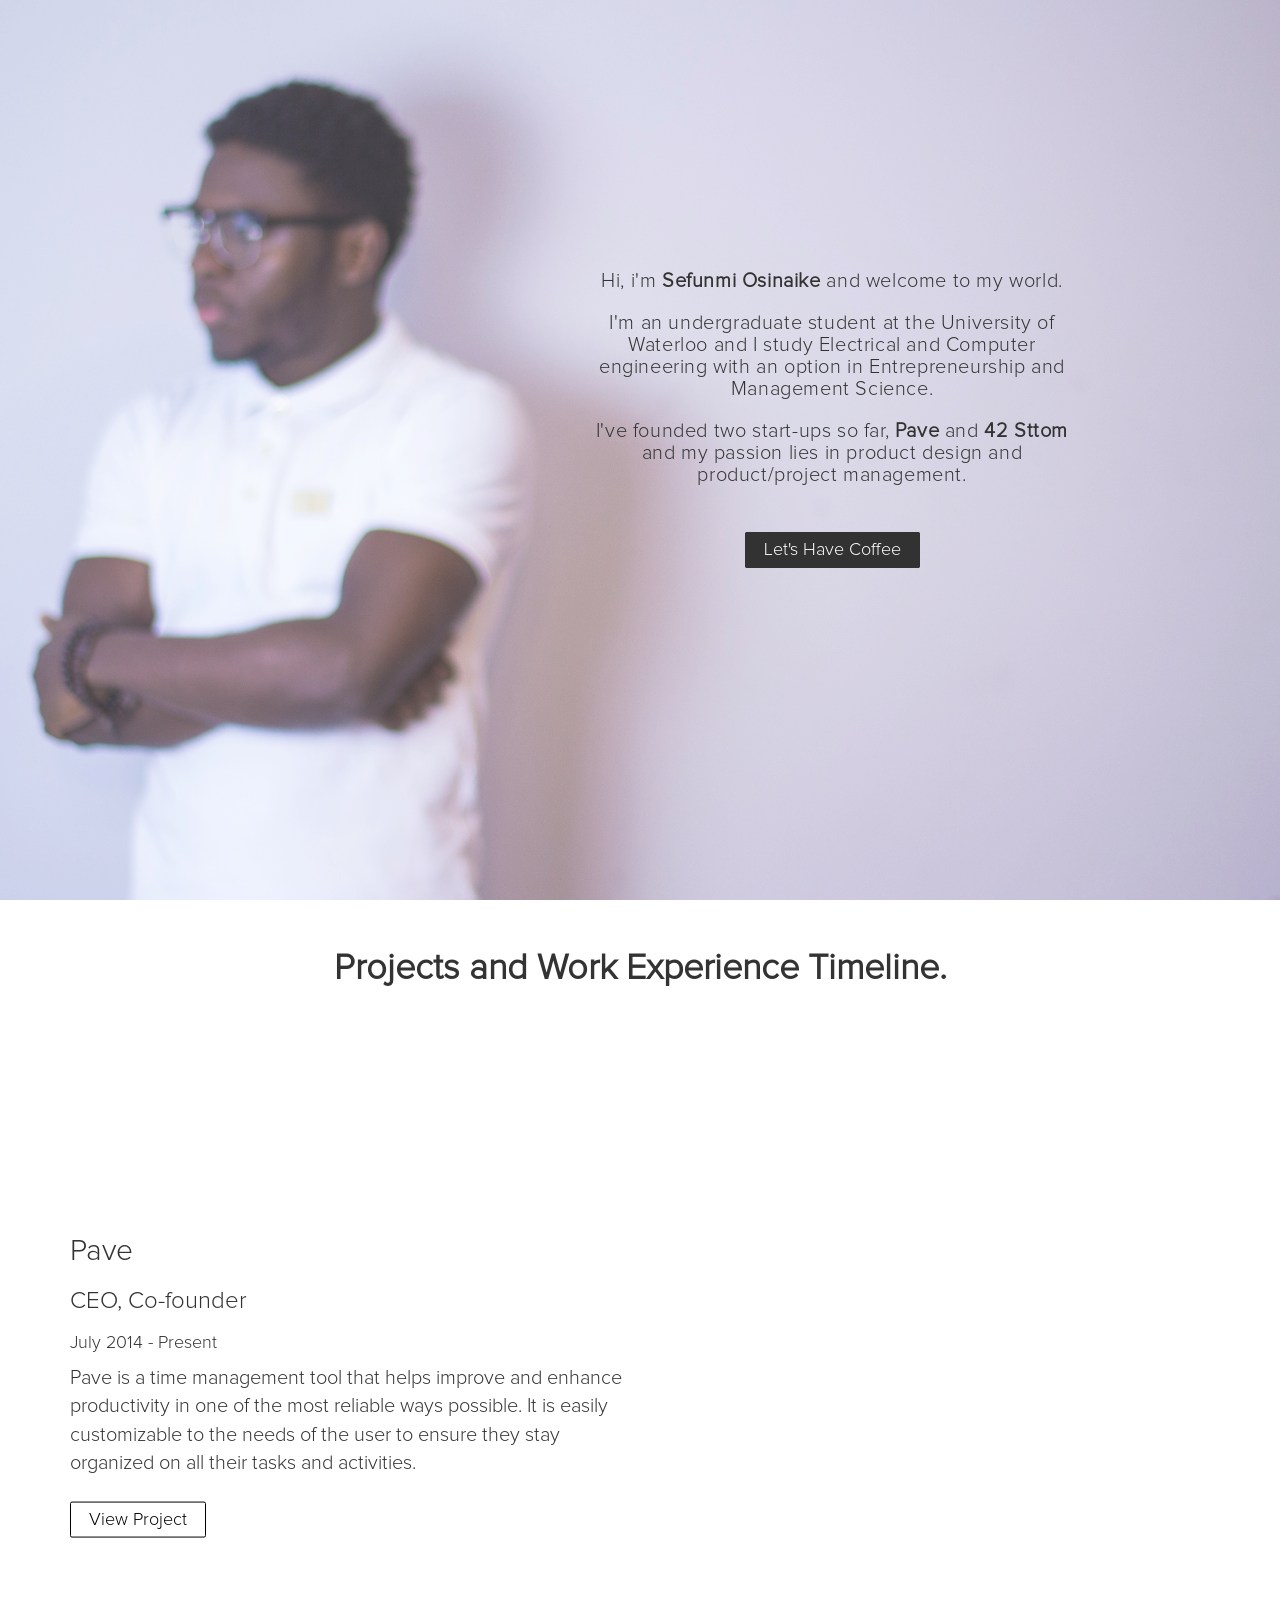
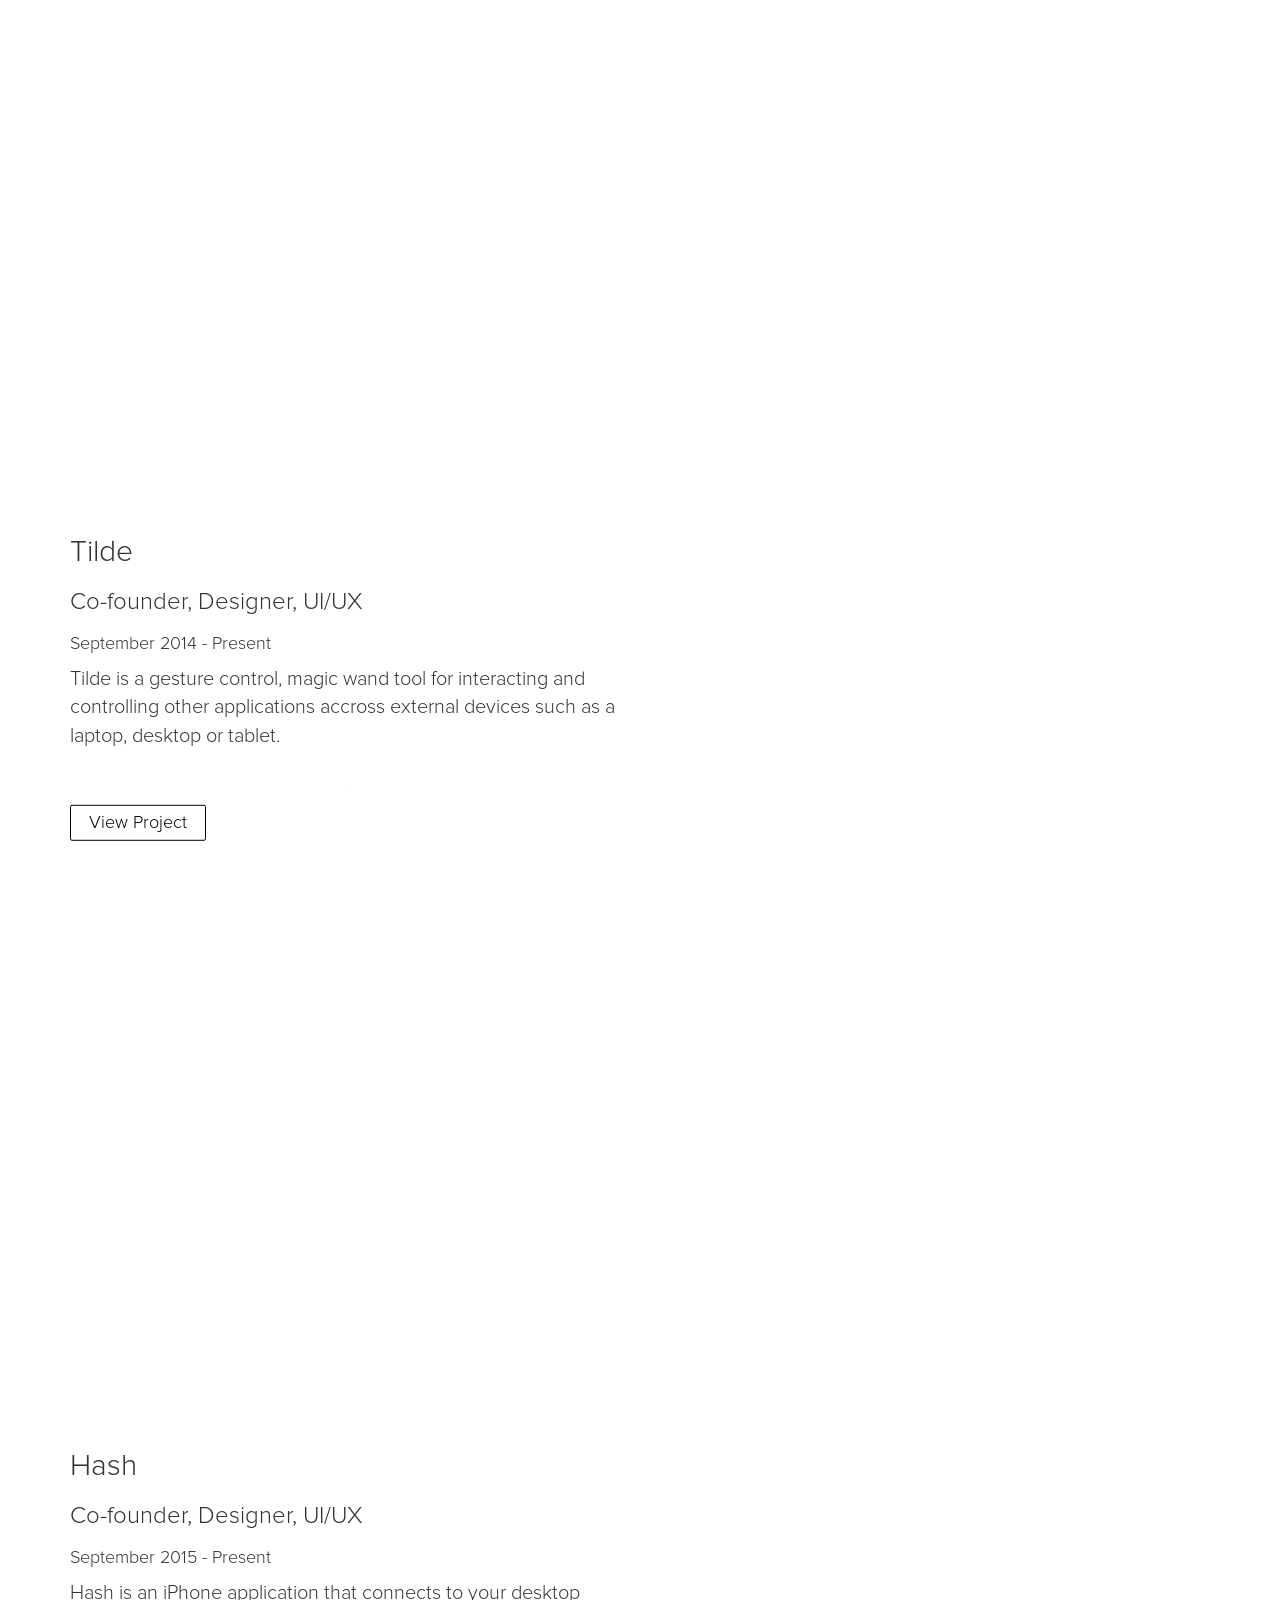
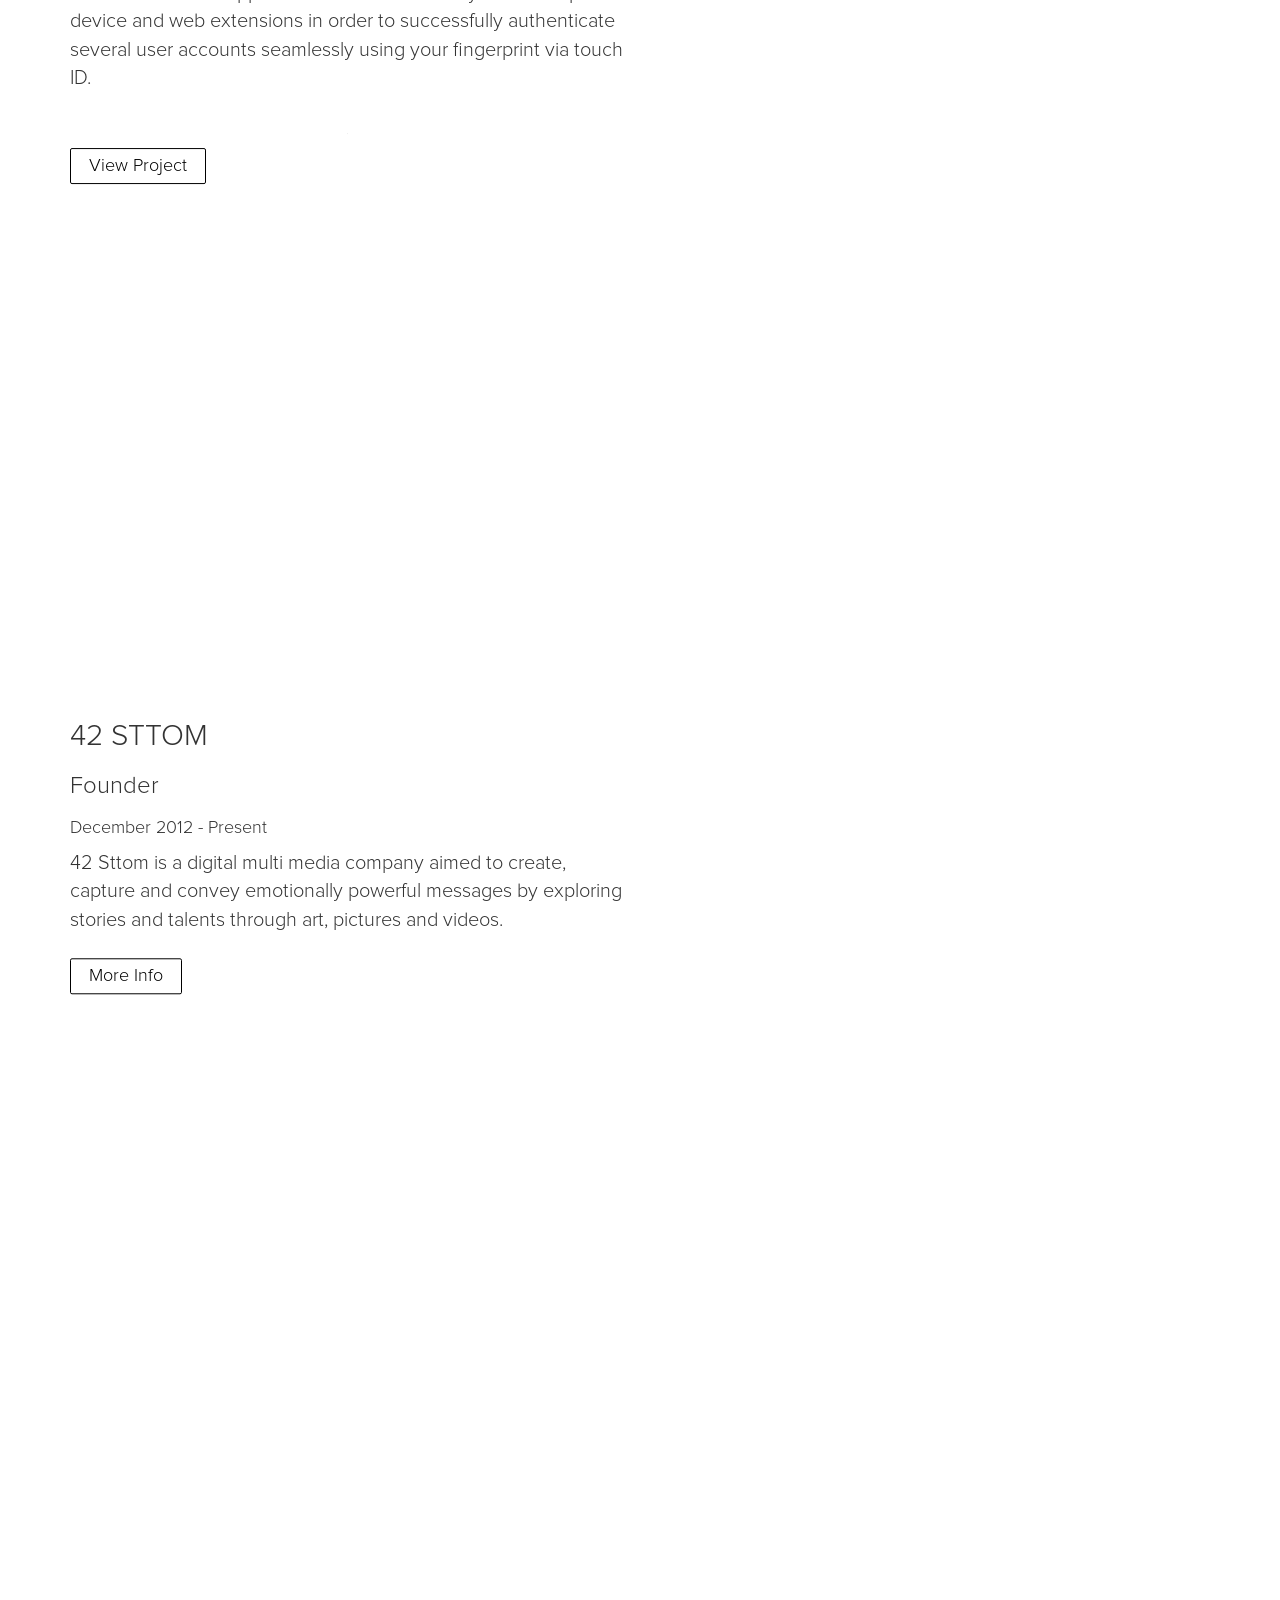
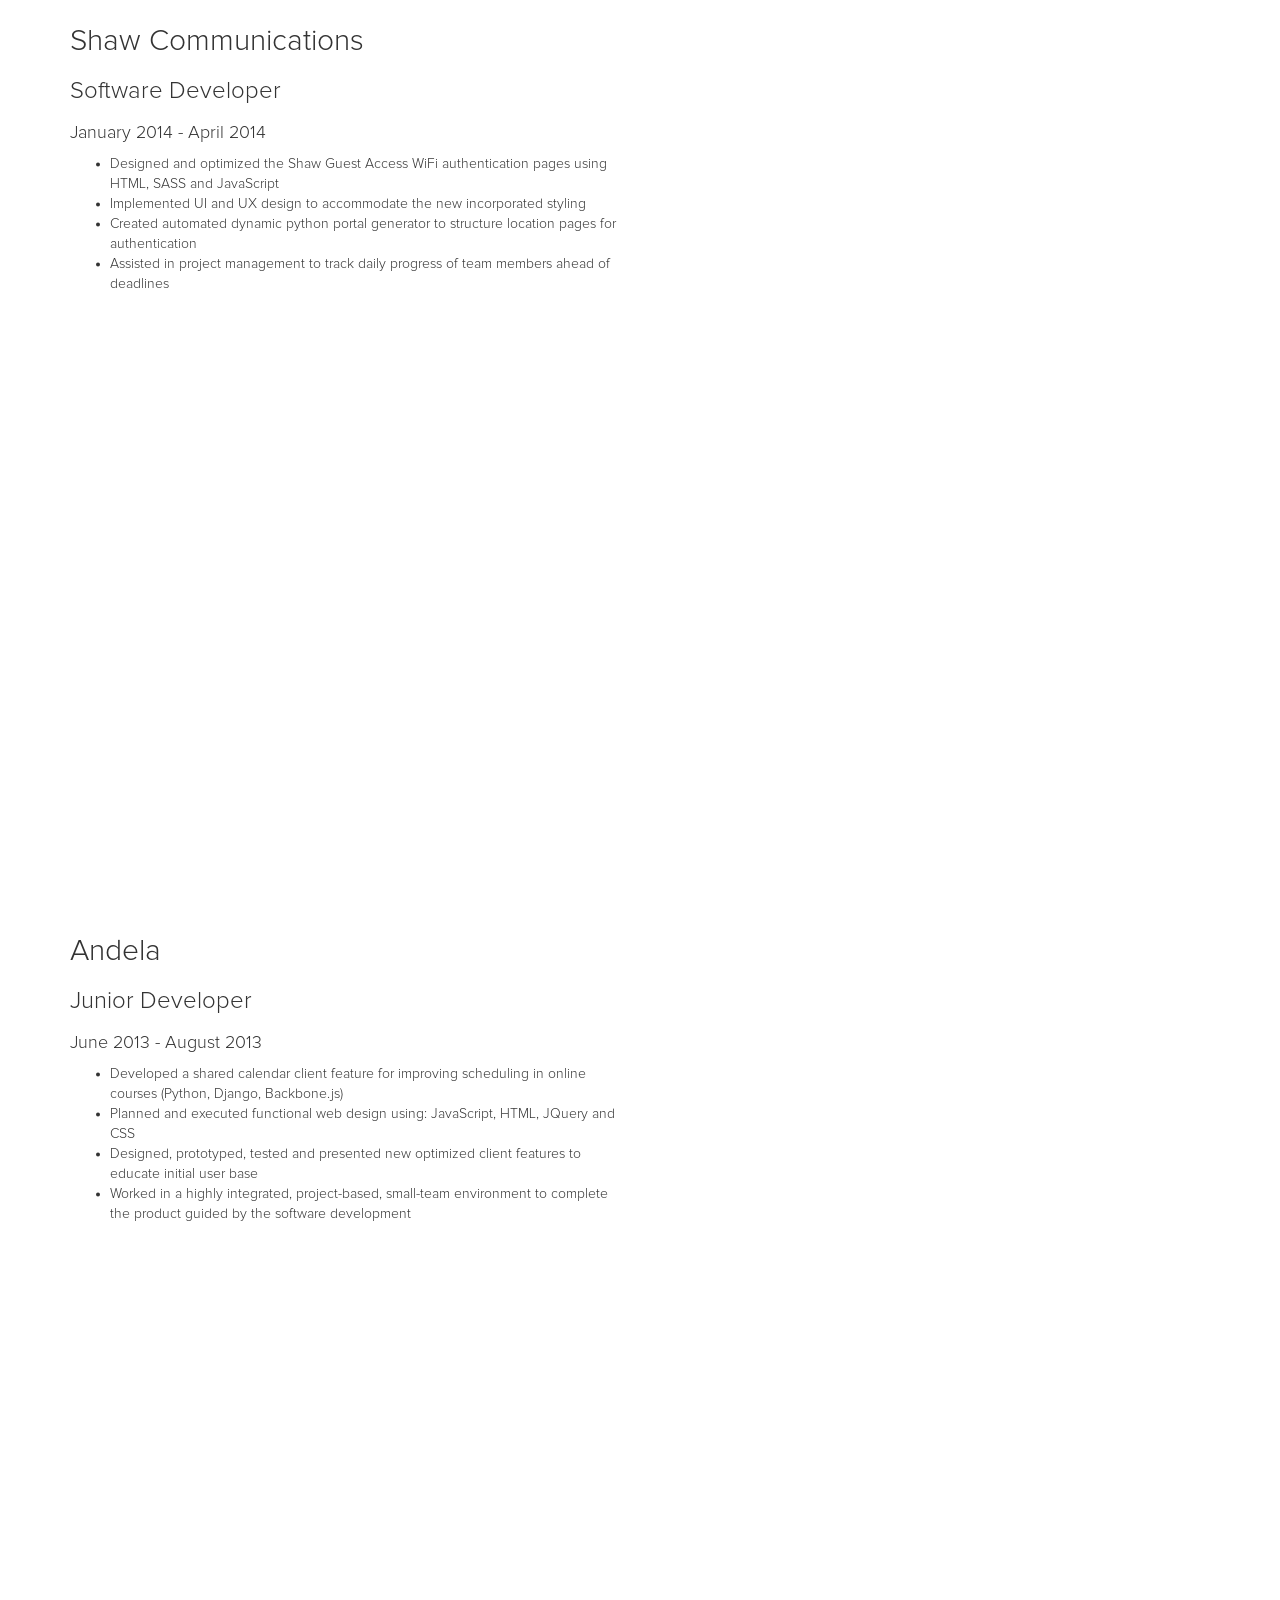
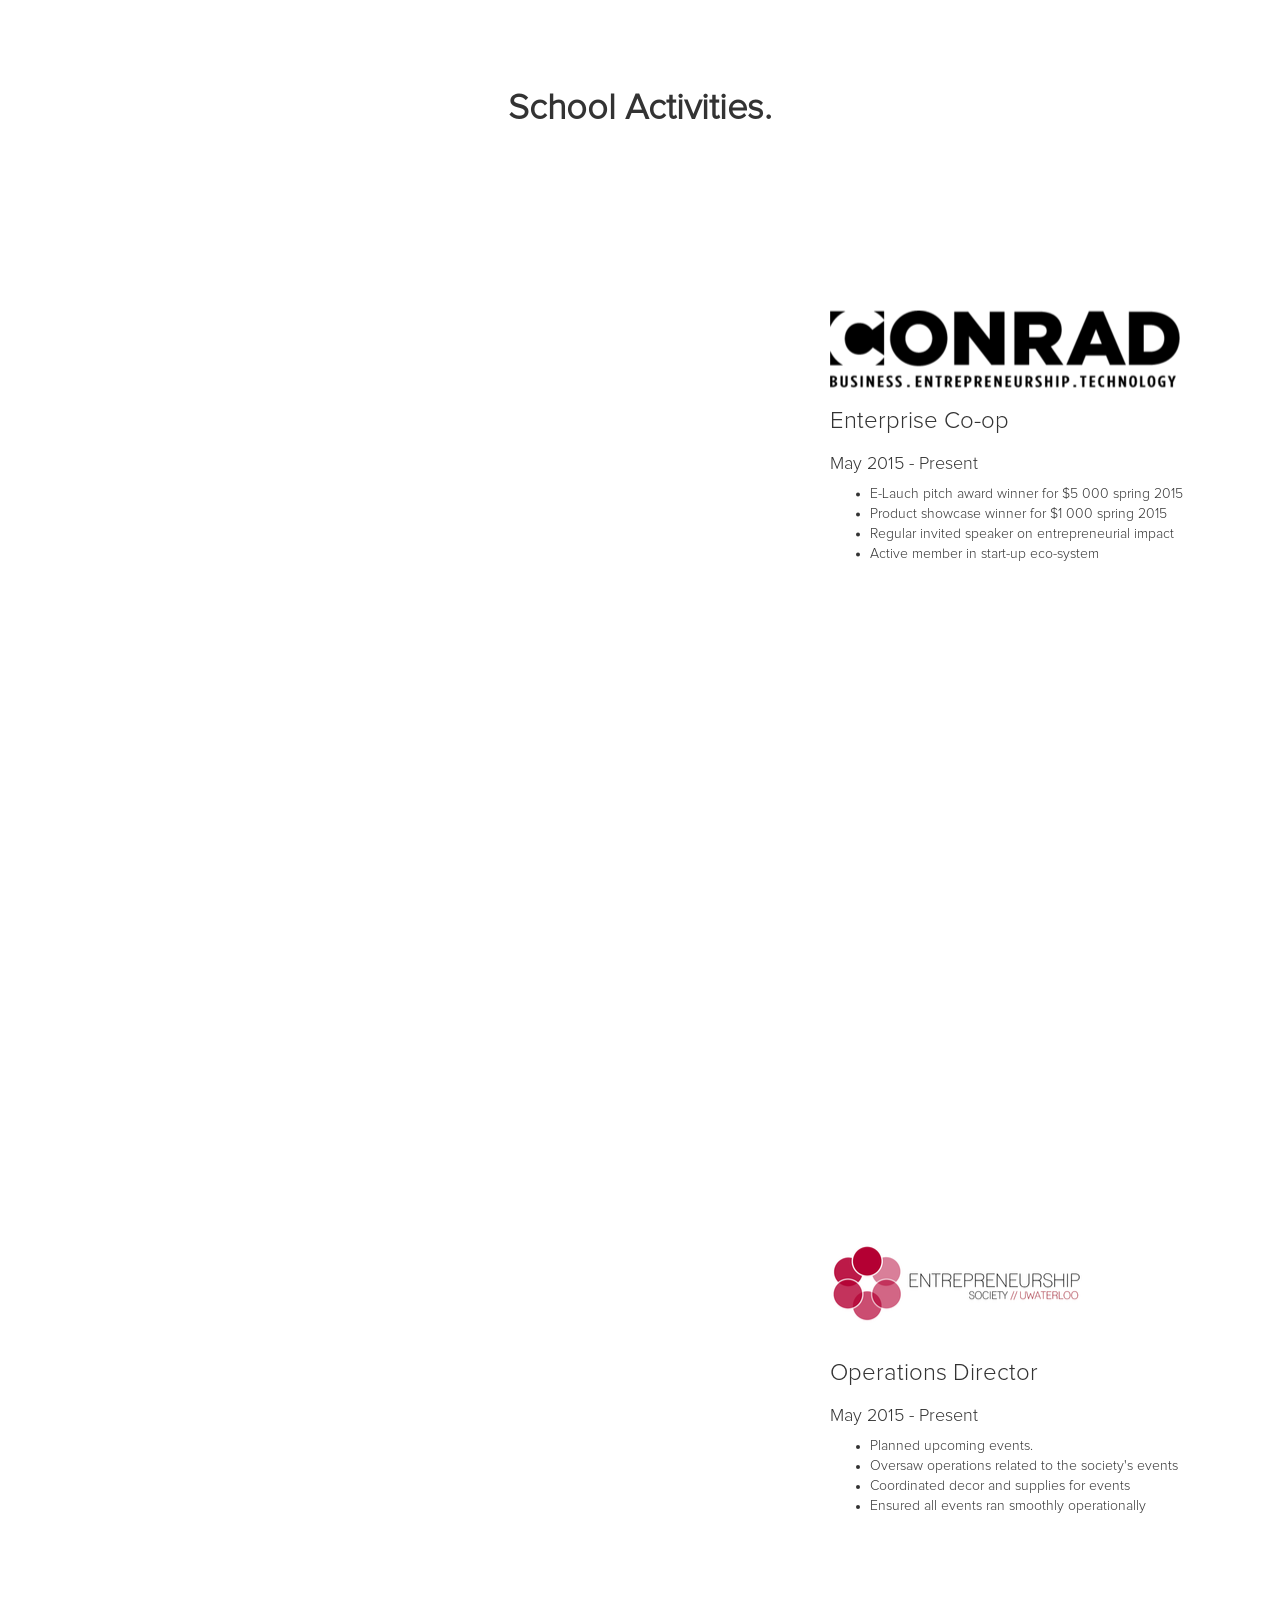
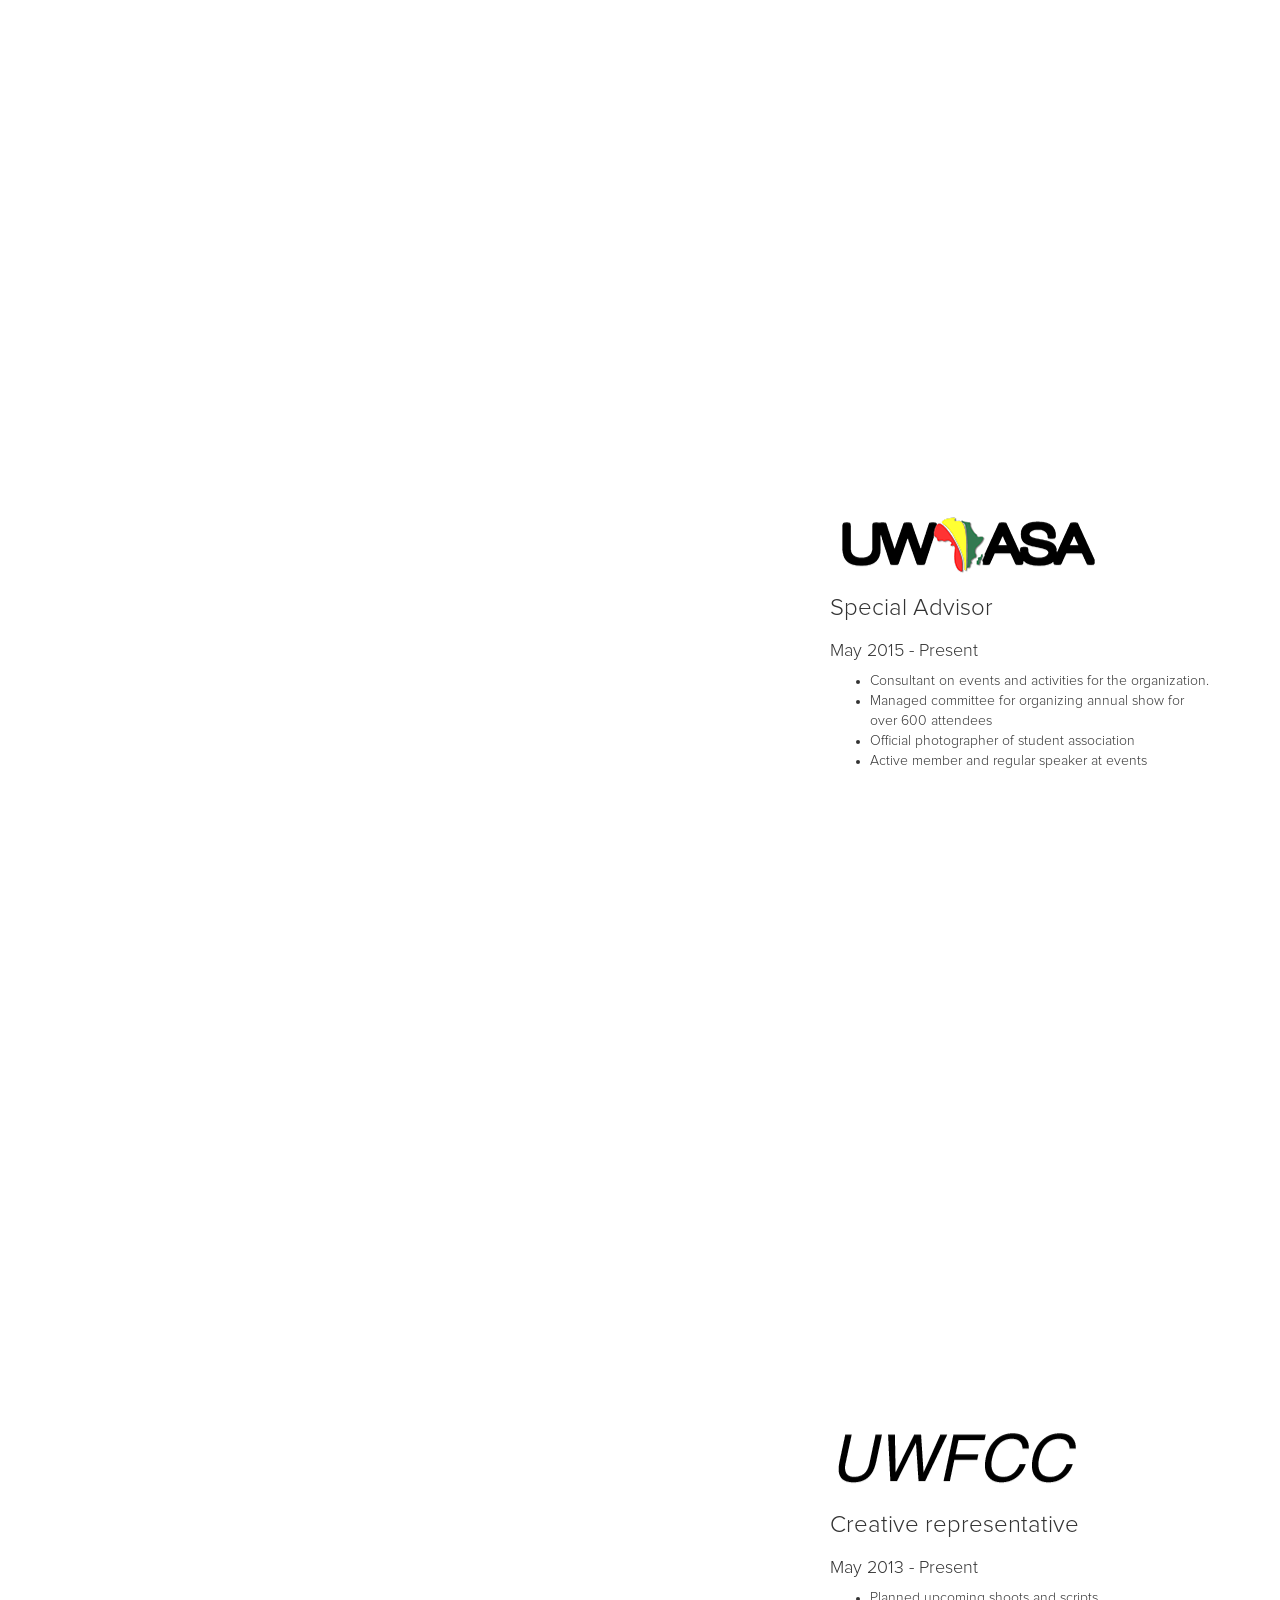
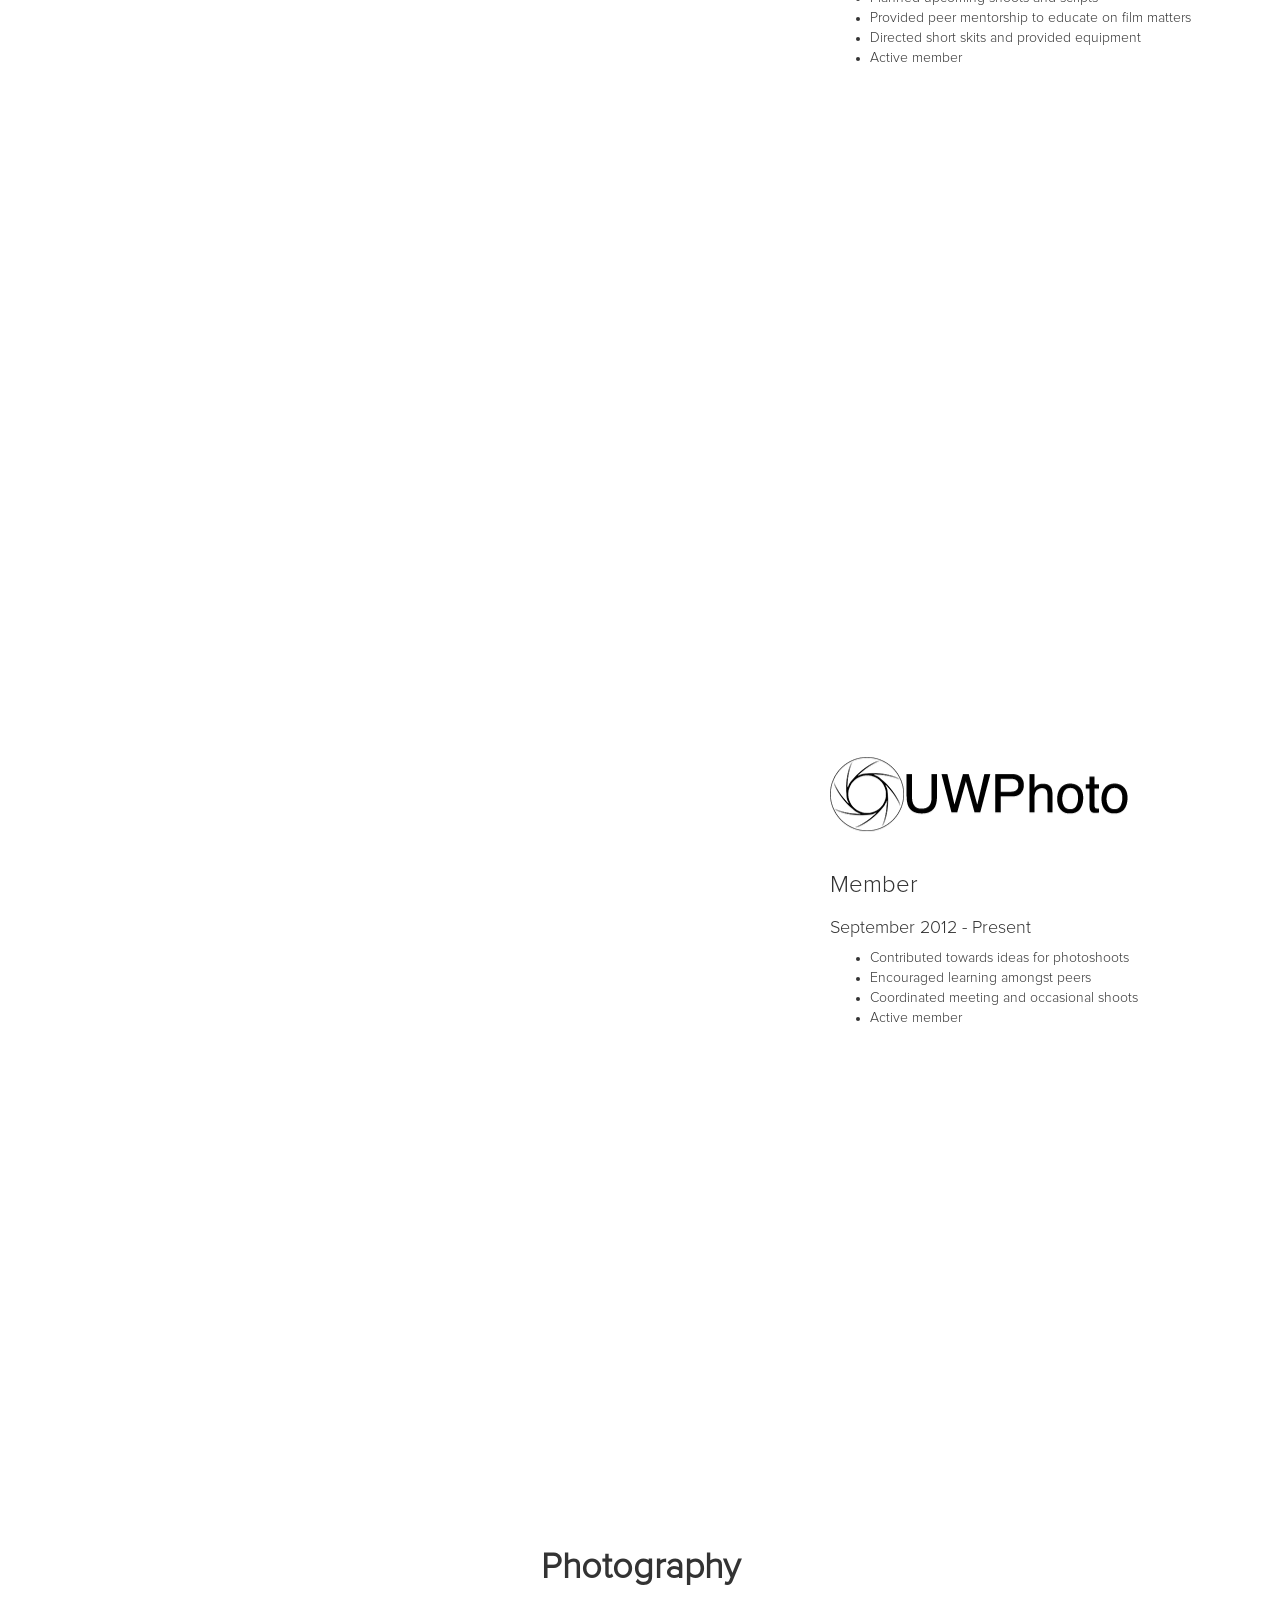
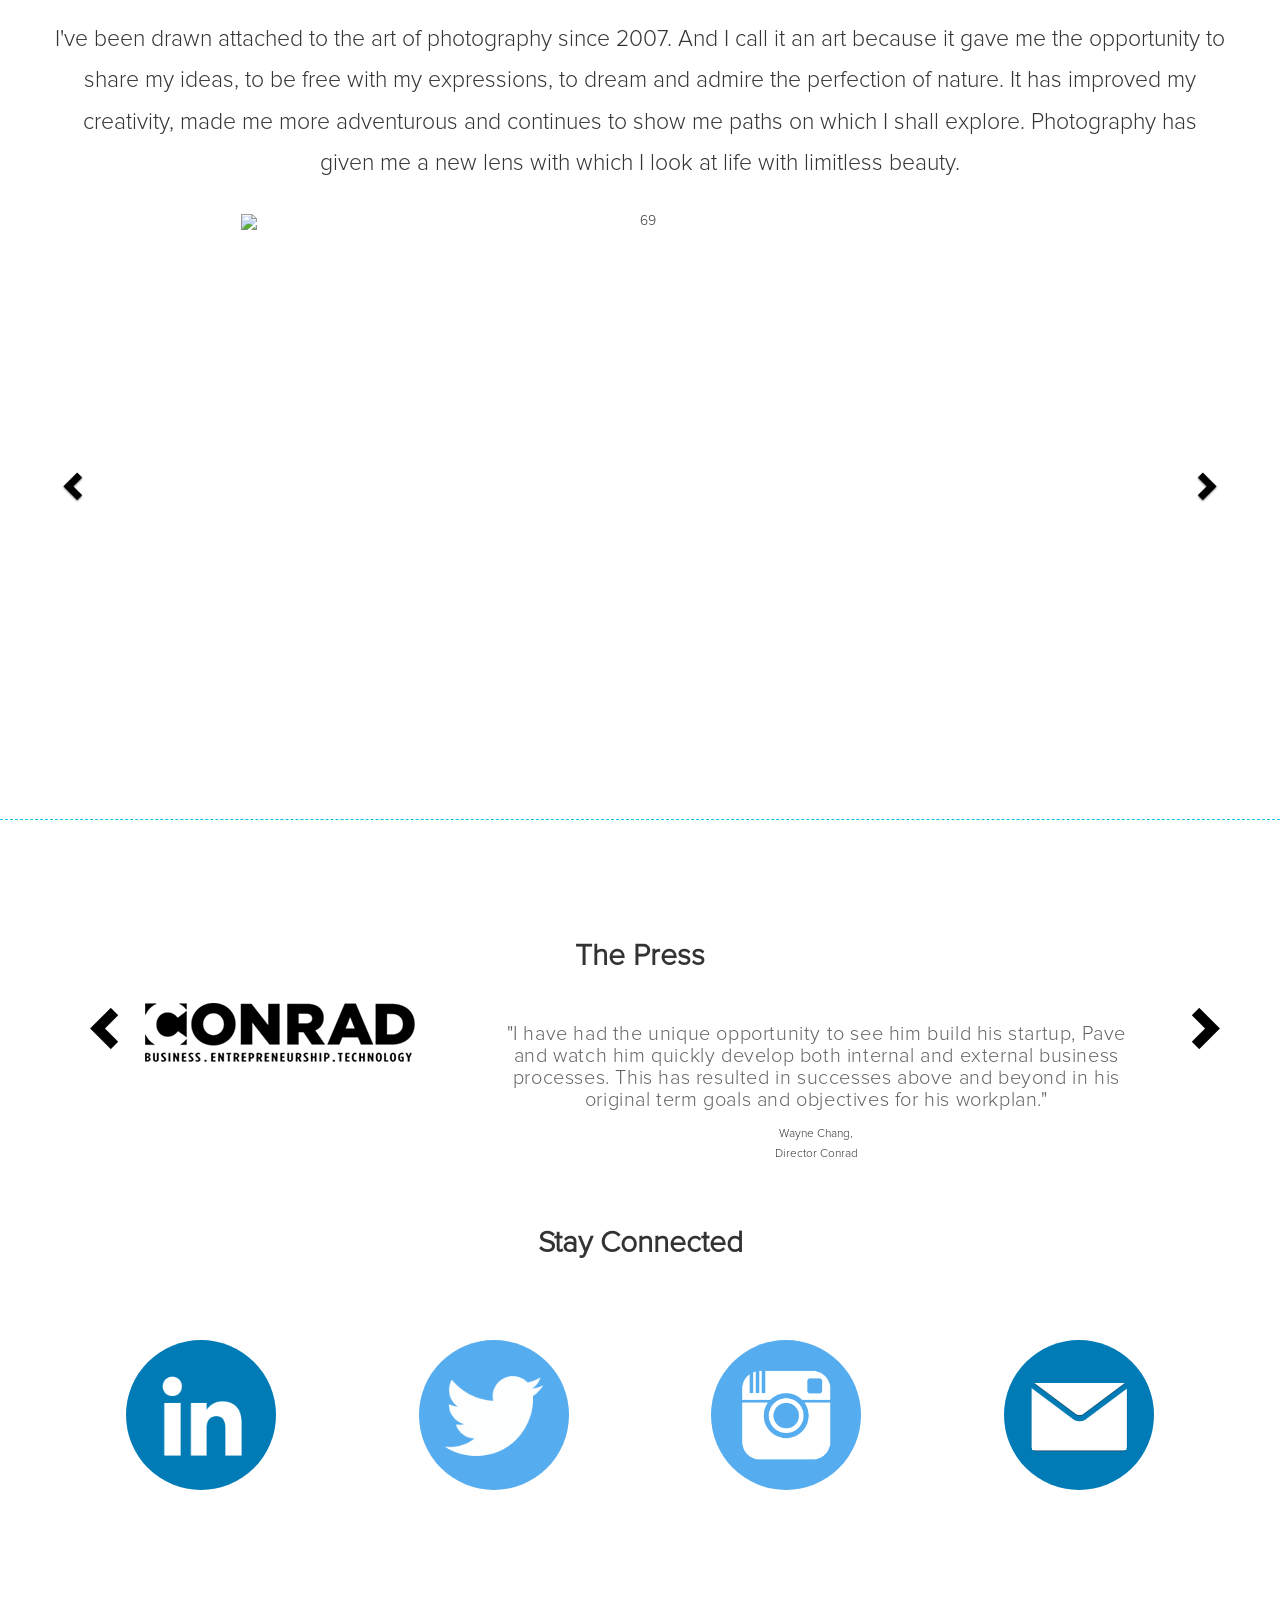
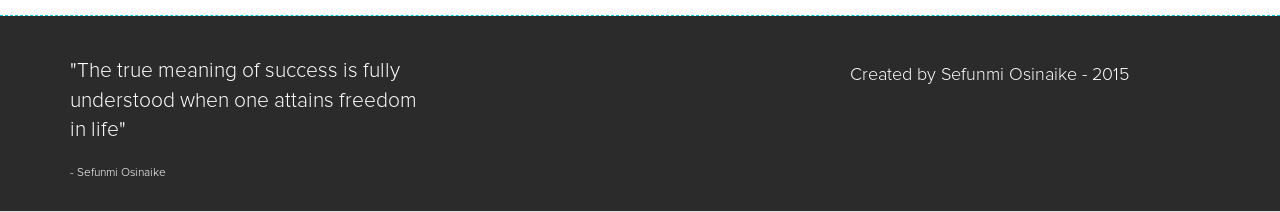
==== index.html @ 9dcee57d "Initial commit of pre-existing content." ====
<!DOCTYPE html>
<html lang="en">
<head>
  <title>Sefunmi's Website</title>
  <meta charset="utf-8">
  <meta name="viewport" content="width=device-width, initial-scale=1">
  <link rel="stylesheet" href="http://maxcdn.bootstrapcdn.com/bootstrap/3.3.5/css/bootstrap.min.css">
  <link href="style.css" rel="stylesheet" type="text/css">
  <script src="https://ajax.googleapis.com/ajax/libs/jquery/1.11.3/jquery.min.js"></script>
  <script src="http://maxcdn.bootstrapcdn.com/bootstrap/3.3.5/js/bootstrap.min.js"></script>
 
</head>
<body>

    
 <!--<p>Real Code</p>-->

<div class="main_header">
          
        <div class="splash-wrapper">
          <h2> Hi, i'm <span style="font-weight: bold">Sefunmi Osinaike</span> and welcome to my world.</h2>

          <h2> I'm an undergraduate student at the University of Waterloo and I study Electrical and Computer engineering with an option in Entrepreneurship and Management Science.
          </h2>

          <h2 id="test"> I've founded two start-ups so far, <span style="font-weight: bold">Pave</span> and <span style="font-weight: bold">42 Sttom</span> and my passion lies in product design and product/project management.
          </h2>

          <a target="_blank" href="mailto:omosinai@uwaterloo.ca">Let's Have Coffee  </a>
        </div>
       
</div>

<!-- <div class="projects"> -->
<div id="cbp-fbscroller" class="cbp-fbscroller">
          <h1 class="spaces middle" style="font-weight: bold">Projects and Work Experience Timeline.</h1>
          <section id="fbsection1">
     <div class="vcenter info container">
            <div class=" row">
              <div class="col-md-6">
                <h2>Pave</h2>
                <h3>CEO, Co-founder</h3> <h3 class="duration2">July 2014 - Present</h3>
                <p class="visit">Pave is a time management tool that helps improve and enhance productivity in one of the most reliable ways possible. It is easily customizable to the needs of the user to ensure they stay organized on all their tasks and activities.</p>
                <a target="_blank" href="http://www.paveme.co" >View Project</a>
              </div>
              <!-- <div class="middle col-md-6"><img src="pave.png" ></div> -->
            </div>
    </div>
  </section>


  <section id="fbsection2">
     <div class="vcenter info container">
            <div class=" row">
              <div class="col-md-6">
                <h2>Tilde</h2>
                <h3>Co-founder, Designer, UI/UX</h3> <h3 class="duration2">September 2014 - Present</h3>
                <p class="visit">Tilde is a gesture control, magic wand tool for interacting and controlling other applications accross external devices such as a laptop, desktop or tablet.  </p>
                 <hr width="1" size="500">
                <a target="_blank" href="http://www.keystack.co/tilde">View Project</a>
              </div>
              <!-- <div class="middle col-md-6"><img src="tilde.png" ></div> -->
            </div>
    </div>
  </section>


    <section id="fbsection11">
     <div class="vcenter info container">
            <div class=" row">
              <div class="col-md-6">
                <h2>Hash</h2>
                <h3>Co-founder, Designer, UI/UX</h3> <h3 class="duration2">September 2015 - Present</h3>
                <p class="visit">Hash is an iPhone application that connects to your desktop device and web extensions in order to successfully authenticate several user accounts seamlessly using your fingerprint via touch ID.   </p>
                 <hr width="1" size="500">
                <a target="_blank" href="http://www.keystack.co/hash">View Project</a>
              </div>
             
            </div>
    </div>
  </section>



<section id="fbsection3">
     <div class="vcenter info container">
            <div class=" row">
              <div class="col-md-6">
                <h2>42 STTOM</h2>
                <h3>Founder</h3> <h3 class="duration2">December 2012 - Present</h3>
                <p class="visit">42 Sttom is a digital multi media company aimed to create, capture and convey emotionally powerful messages by exploring stories and talents through art, pictures and videos.</p>
                <a target="_blank" href="https://www.instagram.com/42sttom">More Info</a>
              </div>
              <!-- <div class="middle col-md-6"><img src="42sttom.png" style="width:256px;height:256px"></div> -->
            </div>
    </div>
  </section>

<section id="fbsection4">
     <div class="vcenter info container">
            <div class="row">
              <div class="col-md-6">
                <h2>Shaw Communications</h2>
                <h3>Software Developer</h3> <h3 class="duration2">January 2014 - April 2014</h3>
                <ul>
                  <li>Designed and optimized the Shaw Guest Access WiFi authentication pages using HTML, SASS and JavaScript</li>
                  <li>Implemented UI and UX design to accommodate the new incorporated styling</li>
                  <li>Created automated dynamic python portal generator to structure location pages for authentication</li>
                  <li>Assisted in project management to track daily progress of team members ahead of deadlines</li>
                </ul>  
              </div>
              <!-- <div class="middle col-md-6"><img src="shaw.png" style="width:256px;height:256px"></div> -->
            </div>
    </div>
  </section>
  
  <section id="fbsection5">
     <div class="vcenter info container">
            <div class="row">
              <div class="col-md-6">
                <h2>Andela</h2>
                <h3>Junior Developer</h3> <h3 class="duration2">June 2013 - August 2013</h3>
                <ul>
                  <li>Developed a shared calendar client feature for improving scheduling in online courses (Python, Django, Backbone.js)</li>
                  <li>Planned and executed functional web design using: JavaScript, HTML, JQuery and CSS</li>
                  <li>Designed, prototyped, tested and presented new optimized client features to educate initial user base</li>
                  <li>Worked in a highly integrated, project-based, small-team environment to complete the product guided by the
  software development</li>
                </ul>
                
              </div>
              <!-- <div class="middle col-md-6"><img src="andela.png" ></div> -->
            </div>
    </div>
  </section>


        </div>  
      <!--   </div>   -->    
    
 <!--   <div school stuff start> --> 

<div id="cbp-fbscroller2" class=" cbp-fbscroller2">
          <h1 class="spaces middle" style="font-weight: bold">School Activities.</h1>
          <section id="fbsection6">
     <div class="lspace vcenter info container">
            <div class=" row">
              <div class="middle col-md-7"><img src="space.png" ></div>
              <div class="col-md-5">
                <img src="conrad.png">
                <h3>Enterprise Co-op</h3> <h3 class="duration2">May 2015 - Present</h3>
                <ul>
                  <li>E-Lauch pitch award winner for $5 000 spring 2015</li>
                  <li>Product showcase winner for $1 000 spring 2015 </li>
                  <li>Regular invited speaker on entrepreneurial impact</li>
                  <li>Active member in start-up eco-system</li>
                </ul>
                
              </div>
              <!-- <div class="middle col-md-6"><img src="pave.png" ></div> -->
            </div>
    </div>
  </section>


  <section id="fbsection7">
     <div class="lspace vcenter info container">
            <div class=" row">
              <div class="middle col-md-7"><img src="space.png" ></div>
              <div class="col-md-5">
                <img src="entsoc.png">
                <h3>Operations Director</h3> <h3 class="duration2">May 2015 - Present</h3>
                <ul>
                  <li>Planned upcoming events.</li>
                  <li>Oversaw operations related to the society's events</li>
                  <li>Coordinated decor and supplies for events</li>
                  <li>Ensured all events ran smoothly operationally</li>
                </ul>
                
              </div>
            </div>
    </div>
  </section>

<section id="fbsection8">
     <div class="lspace vcenter info container">
          <div class=" row">
              <div class="middle col-md-7"><img src="space.png" ></div>
              <div class="col-md-5">
                <img src="uwasacopy.png">
                <h3>Special Advisor</h3> <h3 class="duration2">May 2015 - Present</h3>
                <ul>
                  <li>Consultant on events and activities for the organization.</li>
                  <li>Managed committee for organizing annual show for over 600 attendees</li>
                  <li>Official photographer of student association</li>
                  <li>Active member and regular speaker at events</li>
                </ul>
                
              </div>
            </div>
    </div>
  </section>

<section id="fbsection9">
     <div class="lspace vcenter info container">
            <div class=" row">
              <div class="middle col-md-7"><img src="space.png" ></div>
              <div class="col-md-5">
                <img src="uwfcc.png">
                <h3>Creative representative</h3> <h3 class="duration2">May 2013 - Present</h3>
                <ul>
                  <li>Planned upcoming shoots and scripts</li>
                  <li>Provided peer mentorship to educate on film matters</li>
                  <li>Directed short skits and provided equipment</li>
                  <li>Active member</li>
                </ul>
                
              </div>
            </div>
    </div>
  </section>
  
  <section id="fbsection10">
     <div class="lspace vcenter info container">
             <div class=" row">
              <div class="middle col-md-7"><img src="space.png" ></div>
              <div class="col-md-5">
                <img src="photo.png">
                <h3>Member</h3> <h3 class="duration2">September 2012 - Present</h3>
                <ul>
                  <li>Contributed towards ideas for photoshoots</li>
                  <li>Encouraged learning amongst peers</li>
                  <li>Coordinated meeting and occasional shoots</li>
                  <li>Active member</li>
                </ul>
                
              </div>
            </div>
    </div>
  </section>


        </div>  




  <div class="photography">
  <h1 style="font-weight: bold">Photography</h1>
  <div class="container">
   <div class="row">
              <!-- <div class="col-md-4"><img src="entsoc.png"></div> -->
              <div >
                <h3>I've been drawn attached to the art of photography since 2007. And I call it an art because it gave me the opportunity to share my ideas, to be free with my expressions, to dream and admire the perfection of nature.
                It has improved my creativity, made me more adventurous and continues to show me paths on which I shall explore.
                Photography has given me a new lens with which I look at life with limitless beauty.</h3>
              </div>
            </div>
  </div>
  <div class="container">
    <br>
    <div id="myCarousel" class="carousel slide" data-ride="carousel">
      <!-- Indicators -->
      <!-- <ol class="carousel-indicators">
        <li data-target="#myCarousel" data-slide-to="0" class="active"></li>
        <li data-target="#myCarousel" data-slide-to="1"></li>
        <li data-target="#myCarousel" data-slide-to="2"></li>
        <li data-target="#myCarousel" data-slide-to="3"></li>
      </ol> -->

      <!-- Wrapper for slides -->
      <div class="carousel-inner" role="listbox">
       

        <div class="item active">
          <!-- <img src="https://flic.kr/p/zib27p" alt="Chania2" width="460" height="345"> -->
          <img src="https://farm6.staticflickr.com/5791/21854108631_ebba3c9a42_k.jpg" width="2048" height="1365" alt="79">
        </div>
      
        <!-- <div class="item">
          <img src="999.jpg" alt="Flower3" width="460" height="345">
        </div> -->

        <div class="item">
          <!-- <img src="333.jpg" alt="Flower4" width="460" height="345"> -->
         <img src="https://farm1.staticflickr.com/714/21657630469_d212127bd4_k.jpg" width="2048" height="1365" alt="69">
        </div>

        <div class="item">
          <!-- <img src="888.jpg" alt="Chania1" width="460" height="345"> -->
         <img src="https://farm6.staticflickr.com/5821/21657408219_9ad3deea8f_k.jpg" width="2048" height="1365" alt="555">
        </div>

        <div class="item">
          <!-- <img src="33.jpg" alt="Chania2" width="460" height="345"> -->
         <img src="https://farm1.staticflickr.com/760/21832416372_4abdae4fed_k.jpg" width="2048" height="1365" alt="333">
        </div>
      
        <div class="item">
         <!--  <img src="66.jpg" alt="Flower3" width="460" height="345"> -->
          <img src="https://farm6.staticflickr.com/5701/21818167976_08757742d9_k.jpg" width="2048" height="1365" alt="77">
        </div>

        <div class="item">
          <!-- <img src="77.jpg" alt="Flower4" width="460" height="345"> -->
          <img src="https://farm6.staticflickr.com/5825/21656444098_be077d983b_k.jpg" width="2048" height="1365" alt="111">
        </div>

        <div class="item ">
          <!-- <img src="222.jpg" alt="Chania1" width="460" height="345"> -->
         <img src="https://farm1.staticflickr.com/655/21221569214_ad535abf54_k.jpg" width="2048" height="1365" alt="66">
        </div>

        <div class="item">
          <!-- <img src="555.jpg" alt="Chania2" width="460" height="345"> -->
          <img src="https://farm6.staticflickr.com/5672/21853929381_cb1b55400f_k.jpg" width="2048" height="1365" alt="55">
        </div>
      
        <div class="item">
          <!-- <img src="111.jpg" alt="Flower3" width="460" height="345"> -->
          <img src="https://farm1.staticflickr.com/667/21656289530_1d53c5d013_k.jpg" width="2048" height="1365" alt="11">
        </div>

        <div class="item">
         <!--  <img src="777.jpg" alt="Flower4" width="460" height="345"> -->
          <img src="https://farm1.staticflickr.com/652/21853929811_759cda9e67_k.jpg" width="2048" height="1365" alt="33">
        </div>
      </div>

    <!-- Left and right controls -->
    <a class="left carousel-control" style="width: 0%; color: #000; opacity: 1" href="#myCarousel" role="button" data-slide="prev">
      <span class="glyphicon glyphicon-chevron-left" aria-hidden="true"></span>
      <span class="sr-only">Previous</span>
    </a>
    <a class="right carousel-control" style="width: 0%; color: #000; opacity: 1" href="#myCarousel" role="button" data-slide="next">
      <span class="glyphicon glyphicon-chevron-right" aria-hidden="true"></span>
      <span class="sr-only">Next</span>
    </a>
  </div>
</div>
</div>


 <div class="contact">
      <div class="container">


        <h2 style="font-weight: bold; padding-bottom: 20px">The Press</h2>
        <div class="slider container">

          <div class="slide2 active-slide2">
            <div class="container">
                <div class="row">
                 <div class="col-md-4"><img src="conradcopy.png"></div>
                  <div class="col-md-7">
                    <h3>"I have had the unique opportunity to see him build his startup, Pave and watch him quickly develop both internal and external business processes. This has resulted in successes above and beyond in his original term goals and objectives for his workplan."</h3>
                    <small>Wayne Chang, <br> Director Conrad</small>

                  </div>
                </div>      
            </div>
          </div>      


          <div class="slide2">
            <div class="container">
              <div class="row">
                  <div class="col-md-4"><img src="imprint.png"></div>
                  <div class="col-md-6">
                    <h3>"That student has the capabilities to become one of the greatest developer in the world especially that he already create an app which is helpful for the students like him."</h3>
                     <small>Essay writing services, <br> Read
                     <a target="_blank" href="http://www.uwimprint.ca/article/4758-uw-student-develops-android-app-to">Article</a>
                     </small>
                  </div>           
              </div>
            </div>      
          </div> 



          <!-- <div class="slide2">
            <div class="container">
              <div class="row">
                  <div class="col-md-4"><img src="entsoc2.png"></div>
                  <div class="col-md-6">
                    <h3>"Sefunmi is an outstanding person, working with him is a pleasure and he definately."</h3>
                     <small>Wayne Chang, <br> Director Conrad</small>
                  </div>            
              </div>
            </div>      
          </div>  -->

          <div class="slide2">
            <div class="container">
              <div class="row">
                  <div class="col-md-4"><img src="uwasacopy.png"></div>
                  <div class="col-md-7">
                    <h3>"Sefunmi is brilliant upcoming entrepreneur and a man passionately driven towards his work and goals. I've had the chance to work with him from technical projects like hackathons to non-technical strategic meetings concerning his startups such as Pave and 42Stomm."</h3>
                     <small>Karo Oki, <br> President</small>
                  </div>              
              </div>
            </div>      
          </div> 
          
           <div class="slide2">
            <div class="container">
              <div class="row">
                  <div class="col-md-4"><img src="entsoc2.png"></div>
                  <div class="col-md-7">
                    <h3>"Sefunmi’s invaluable at each of our events - his calm personality, combined with his “happy to help” attitude, makes him a phenomenal ambassador of our society."</h3>
                     <small>Phil Iverson, <br> President</small>
                  </div>              
              </div>
            </div>      
          </div> 



          <div class="slide2">
            <div class="container">
              <div class="row">
                  <div class="col-md-2"><img src="cic.png"></div>
                  <div class="col-md-9">
                    <h3>"At Columbia He was a member of the Prefects, an Executive Student Leadership team, as well as Head Mentor of Residences. Sefunmi acquired a remarkable amount of awards and honours which is especially impressive since he only studied in Columbia for two semesters"</h3>
                     <small>Student Success Office, <br> Read
                     <a target="_blank" href="http://news.cic-totalcare.com/content/great-effort-warrants-great-return">Article</a>
                  </div>           
              </div>
            </div>      
          </div> 


        </div>

        <div class="slider-nav2 container">
          
          <a  class="arrow-prev2"  >
            <span class="glyphicon glyphicon-chevron-left" style="size: 50px" aria-hidden="true"></span>
            <!-- <img src="arrow_prev.png"> -->
          </a>
         <!--  <ul class="slider-dots2">
            <li class="dot2 active-dot2">&bull;</li>
            <li class="dot2">&bull;</li>
            <li class="dot2">&bull;</li>
            <li class="dot2">&bull;</li>
            <li class="dot2">&bull;</li>
          </ul> -->
          <a  class="arrow-next2">
            <!-- <img src="arrow_next.png"> -->
            <span class="glyphicon glyphicon-chevron-right" aria-hidden="true"></span>
          </a>
        </div>


<br>
<br>
<br>





        <div class="social">

          <h2 style="font-weight: bold">Stay Connected</h2>
          <div class="row">

            <div class="col-md-3">
              <a target="_blank" href="https://ca.linkedin.com/in/sefunmiosinaike"> 
                <div class="connect_div" id="linkedin_connect" title="Add me on LinkedIn" style="bottom: 0px;"> </div>
              </a>
            </div>

            <div class="col-md-3">
              <a target="_blank" href="https://www.twitter.com/sefunmioshy"> 
                <div class="connect_div" id="github_connect" title="Follow me on twitter" style="bottom: 0px;"> </div>
              </a>
            </div>

            <div class="col-md-3">
              <a target="_blank" href="https://www.instagram.com/42sttom"> 
                <div class="connect_div" id="instagram_connect" title="Follow me on Instagram" style="bottom: 0px;"> </div>
              </a>
            </div>

            <div class="col-md-3">
              <a target="_blank" href="mailto:omosinai@uwaterloo.ca"> 
                <div class="connect_div" id="message_connect" title="Send me an email" style="bottom: 0px;"> </div>
              </a>
            </div>

          </div>
        </div>


      </div>

    </div>
   



<div class="footer-spacer" style="display: block;">
       <div class="container-footer">
       <div class="container">

            <footer>
                <div class="row">
                  <div class="col-lg-4">
                    <p class="lead">"The true meaning of success is fully understood when one attains freedom in life"</p>
                    <p>- Sefunmi Osinaike</p>
                  </div>
                  <div class="col-lg-4 col-lg-offset-4">
                      <h4>Created by Sefunmi Osinaike - 2015 </h4>
                  <div <="" div="">
                  </div>
              </div></div>
          </footer>
      </div>
      </div>
    </div>
<script src="app.js"></script>
</body>
</html>
---- style.css ----
@font-face {
    font-family: myFirstFont;
    src: url(ProximaNova-Light.otf) format("opentype");
}

body{
  font-family: myFirstFont !important;
}
   .contact{
    overflow: hidden;
  }
  .carousel-inner > .item > img,
  .carousel-inner > .item > a > img {
      width: 70%;
      margin: auto;
  }
  #myCarousel{
    margin-bottom:2%;
  }
  .container-footer {
  background: #2b2b2b;
  margin-top: 0;
  padding-top: 40px;
  padding-bottom: 20px;
  border-bottom: 1px solid #ddd;
  margin-bottom: -1px;
  bottom: 0;
  width: 100%;
  color: #999;
}

.container-footer p {
  
  color: #ffffff;
}

.container-footer h4 {
  
  color: #ffffff;
}

.contact {
 
  width: 100vw;
  background-color: #ffffff;
  text-align: center;
  margin: 0px auto;
  padding-top: 50px;
  padding-bottom: 50px;
  border-top: 1px #00c6db dashed;
  border-bottom: 1px #00c6db dashed;


}

.contact h3 {
 
   font-size: 20px;
  margin-bottom: 12px;
  line-height: 22px;
  font-weight: 300;
  color: #626262;
  letter-spacing: 0.6px;

}

.contact h2{
 
   padding-top: 50px;

}

.social {
  padding-top: 40px;
  padding-bottom: 40px;

 
}


.social h2 {
  padding-top: 40px;
  padding-bottom: 40px;
}


.connect_div {
    display: inline-block;
    position: relative;
    margin: 30px;
    width: 150px;
    height: 150px;
    -webkit-border-radius: 50%;
    -moz-border-radius: 50%;
    border-radius: 50%;
    background-position: center center;
    background-repeat: no-repeat;
    background-size: cover;
    cursor: pointer;
}


#linkedin_connect {
    background-image: url("linkedin_icon.png");
    background-size: 65% 65%;
    background-color: #007BB6;
}

#github_connect {
    background-image: url("twitter2.png");
    background-size: 65% 65%;
    background-color: #55acee;
}

#instagram_connect {
    background-image: url("instagram_icon.png");
    background-size: 60% 60%;
    background-color: #55acee;
}

#message_connect {
    background-image: url("envelope2.png");
    background-size: 85% 50%;
    background-color: #007BB6;
}

.slide2 {
  
  display: none;
  position: absolute;
 /* top: 0;
  left: 0;*/
 /* width: 100%;*/
  
}

.active-slide2 {
    display: block;
}

.slider-nav2 {
  margin-top: 20px;
  text-align: center;
  /*padding-bottom: 50px;*/

}

.arrow-prev2 {
 /*min-width: 568px;*/
  /*margin-right: -15px;*/
  float: left;
  display: inline-block;
  vertical-align: top;
  margin-top: -20px;
  font-size: 45px;
  color: #000;

}

.arrow-next2 {
  /*min-width: 568px;*/
  float: right;
  margin-left: -15px;
  display: inline-block;
  vertical-align: top;
  margin-top: -20px;
  font-size: 45px;
  color: #000;
}

.slider-dots2 {
  list-style: none;
  display: inline-block;
  padding-left: 0;
  margin-bottom: 0;
  margin-top: 100px;
}

.slider-dots2 li {
  color: #000000;
  display: inline;
  font-size: 30px;
  margin-right: 10px;
}

.slider-dots2 li.active-dot2 {
  color: #00c6db;
}

.cbp-fbscroller2  section { height: 100vh; background-size: 35%; background-position: 25% 50%; background-repeat: no-repeat; background-attachment: fixed; position: relative; transition: 1s ease-in-out; background-attachment: fixed; max-width: 1400px; margin: auto; }
#fbsection6 {
 background-image: url('uwaterloo.png');
  background-color: #ffffff;
  margin: auto;
  
}

#fbsection7 {
background-image: url('uwaterloo.png');
  background-color: #ffffff;
  margin: auto;
}

#fbsection8 {
 background-image: url('uwaterloo.png');
  background-color: #ffffff;
  margin: auto;
  
}

#fbsection9 {
 background-image: url('uwaterloo.png');
  background-color: #ffffff;
  margin: auto;
}

#fbsection10 {

  background-image: url('uwaterloo.png');
  background-color: #ffffff;
  margin: auto;
  
}


.vcenter{
  transform: translateY(50%);

}
.col-md-6{
  padding-bottom: 30px;
}

.lspace{
  padding-left: 200px;
}

.cbp-fbscroller section { height: 100vh; background-size: 30%; background-position: 80% 50%; background-repeat: no-repeat; background-attachment: fixed; position: relative; transition: 1s ease-in-out; background-attachment: fixed; max-width: 1400px; margin: auto; }

#fbsection1 {
 /* background-image: url('bookstest.jpg');*/
  /*background-image: url('2.png');*/
  background-image: url('mac_pave.png');
  background-color: #ffffff;
  margin: auto;
  
}

#fbsection2 {
  /*background-image: url('imactest.jpg');*/
  /*background-image: url('3.png');*/
   background-image: url('mac_tilde.png');
  background-color: #ffffff;
  margin: auto;
}


#fbsection11 {
  /*background-image: url('imactest.jpg');*/
  /*background-image: url('3.png');*/
   background-image: url('mac_hash.png');
  background-color: #ffffff;
  margin: auto;
}


#fbsection3 {
  /*background-image: url('42sttom.png');*/
  /*background-image: url('4.png');*/
   background-image: url('mac_42.png');
  
  background-color: #ffffff;
  margin: auto;
  
}

#fbsection4 {
  /*background-image: url('1024whitepavefont.png');
*/
/*background-image: url('2.png'); */
 background-image: url('mac_shaw.png');
 background-color: #ffffff;
  margin: auto;
}

#fbsection5 {
  /*background-image: url('bookstest.jpg');*/
 /* background-image: url('3.png');*/
   background-image: url('mac_fora.png');
  background-color: #ffffff;
  margin: auto;
  
}


.info p{
  font-size: 20px;
}


.info a{
  font-size: 18px;
  height: 70px;
  padding: 8px 18px 8px 18px;
  background-color: #ffffff;
  color: #000000;
  border: 1px #000000 solid;
  border-radius: 2px;
}


.info a:hover{
background-color: #000000;
color: #ffffff;
text-decoration: none;
}

.visit{
  padding-bottom: 20px;

}


.duration2 {
  font-size: 18px;
  }

  .middle{
  text-align: center;
  margin: 0 auto;
 
}

.spaces{
   padding-top: 50px;
  padding-bottom: 50px;
}

.photography {
 
  width: 100vw;
  background-color: #ffffff;
  text-align: center;
  margin: 0 auto;
  padding-top: 50px;
  padding-bottom: 50px;
  

}

.photography h2 {
 
 font-size: 25px;
 padding-top: 40px;
 padding-bottom: 40px;


}

.photography h3 {
 
 font-size: 23px;
 line-height: 180%;
}

.main_header{
  height: 100vh;
  width: 100vw;
  background-image: url('site3.jpg');
  opacity: 0.8;
  filter: alpha(opacity=40);
  text-align: center;
  margin: 0 auto;
  background-repeat: no-repeat;
  background-position: center top;
  background-size: cover;
  display:block;
}


.splash-wrapper {
  display: block;
  margin: 0 auto;
  padding: 20px 0px;
  width: 500px;
  position: absolute;
  text-align: center;
  top: -20px;
  left: 65%;
  margin-left: -250px;
  margin-top: 250px;
}

.splash-wrapper h2 {
  font-size: 20px;
  margin-bottom: 12px;
  line-height: 22px;
  font-weight: 300;
  color: #000;
  letter-spacing: 0.6px;
}

#test{
  padding-bottom: 40px;
}

.splash-wrapper a 
{
  
  font-size: 18px;
  height: 70px;
  padding: 8px 18px 8px 18px;
  background-color: #000000;
  color: #ffffff;
  border: 1px #000000 solid;
  border-radius: 2px;
}

.splash-wrapper a:hover{
background-color: #ffffff;
color: #000000;
text-decoration: none;
}
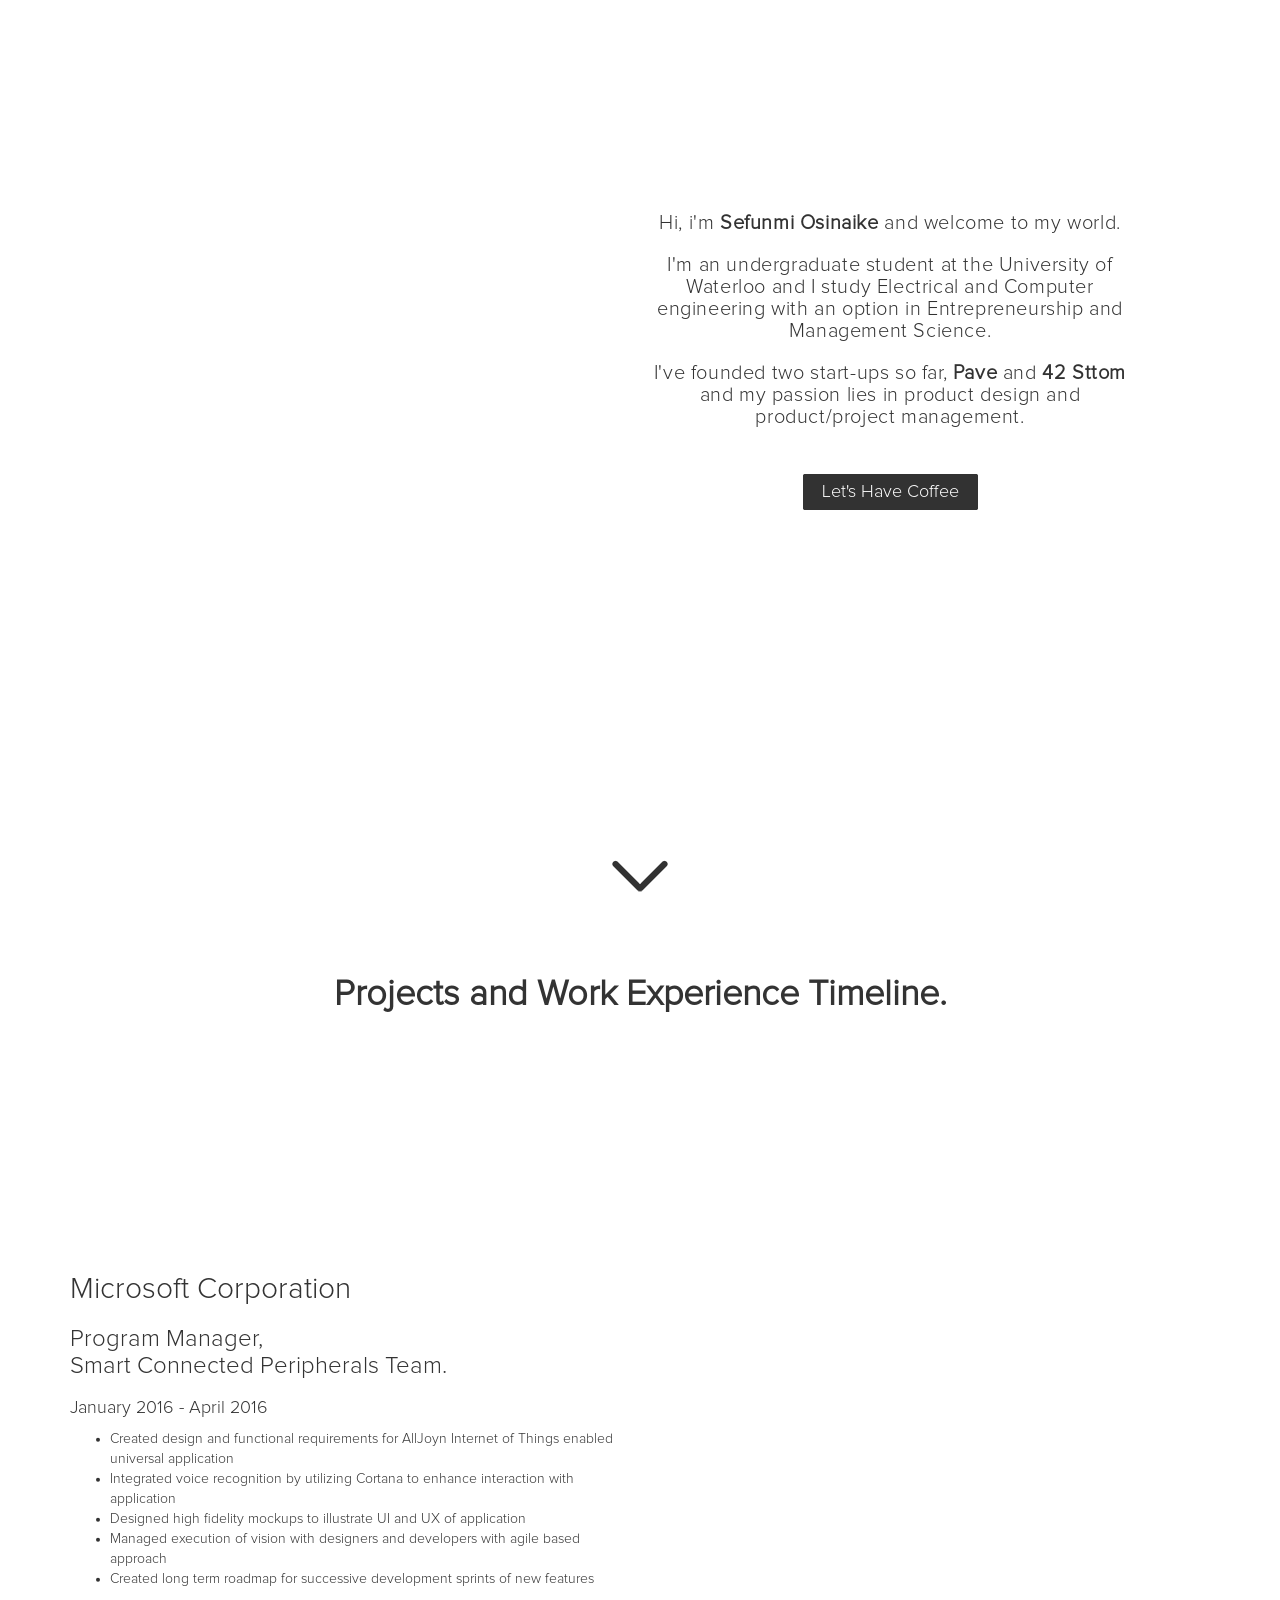
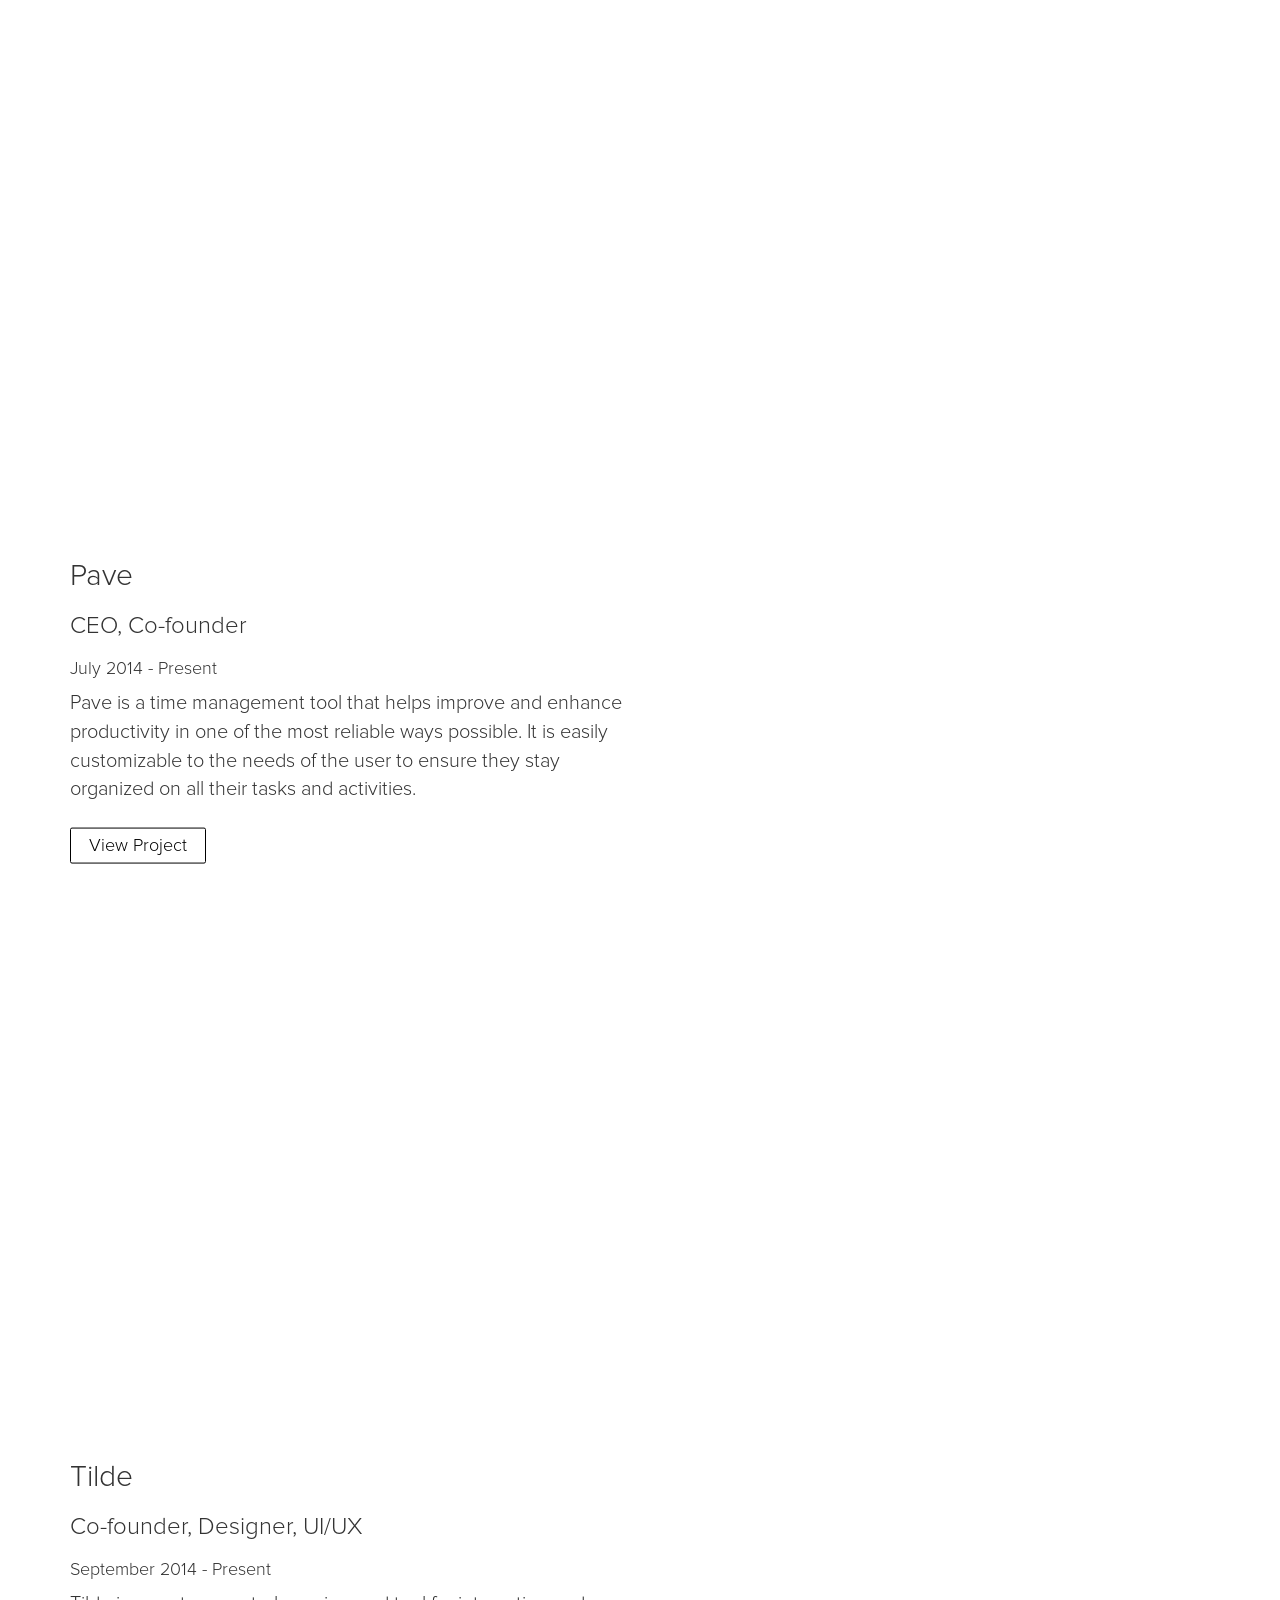
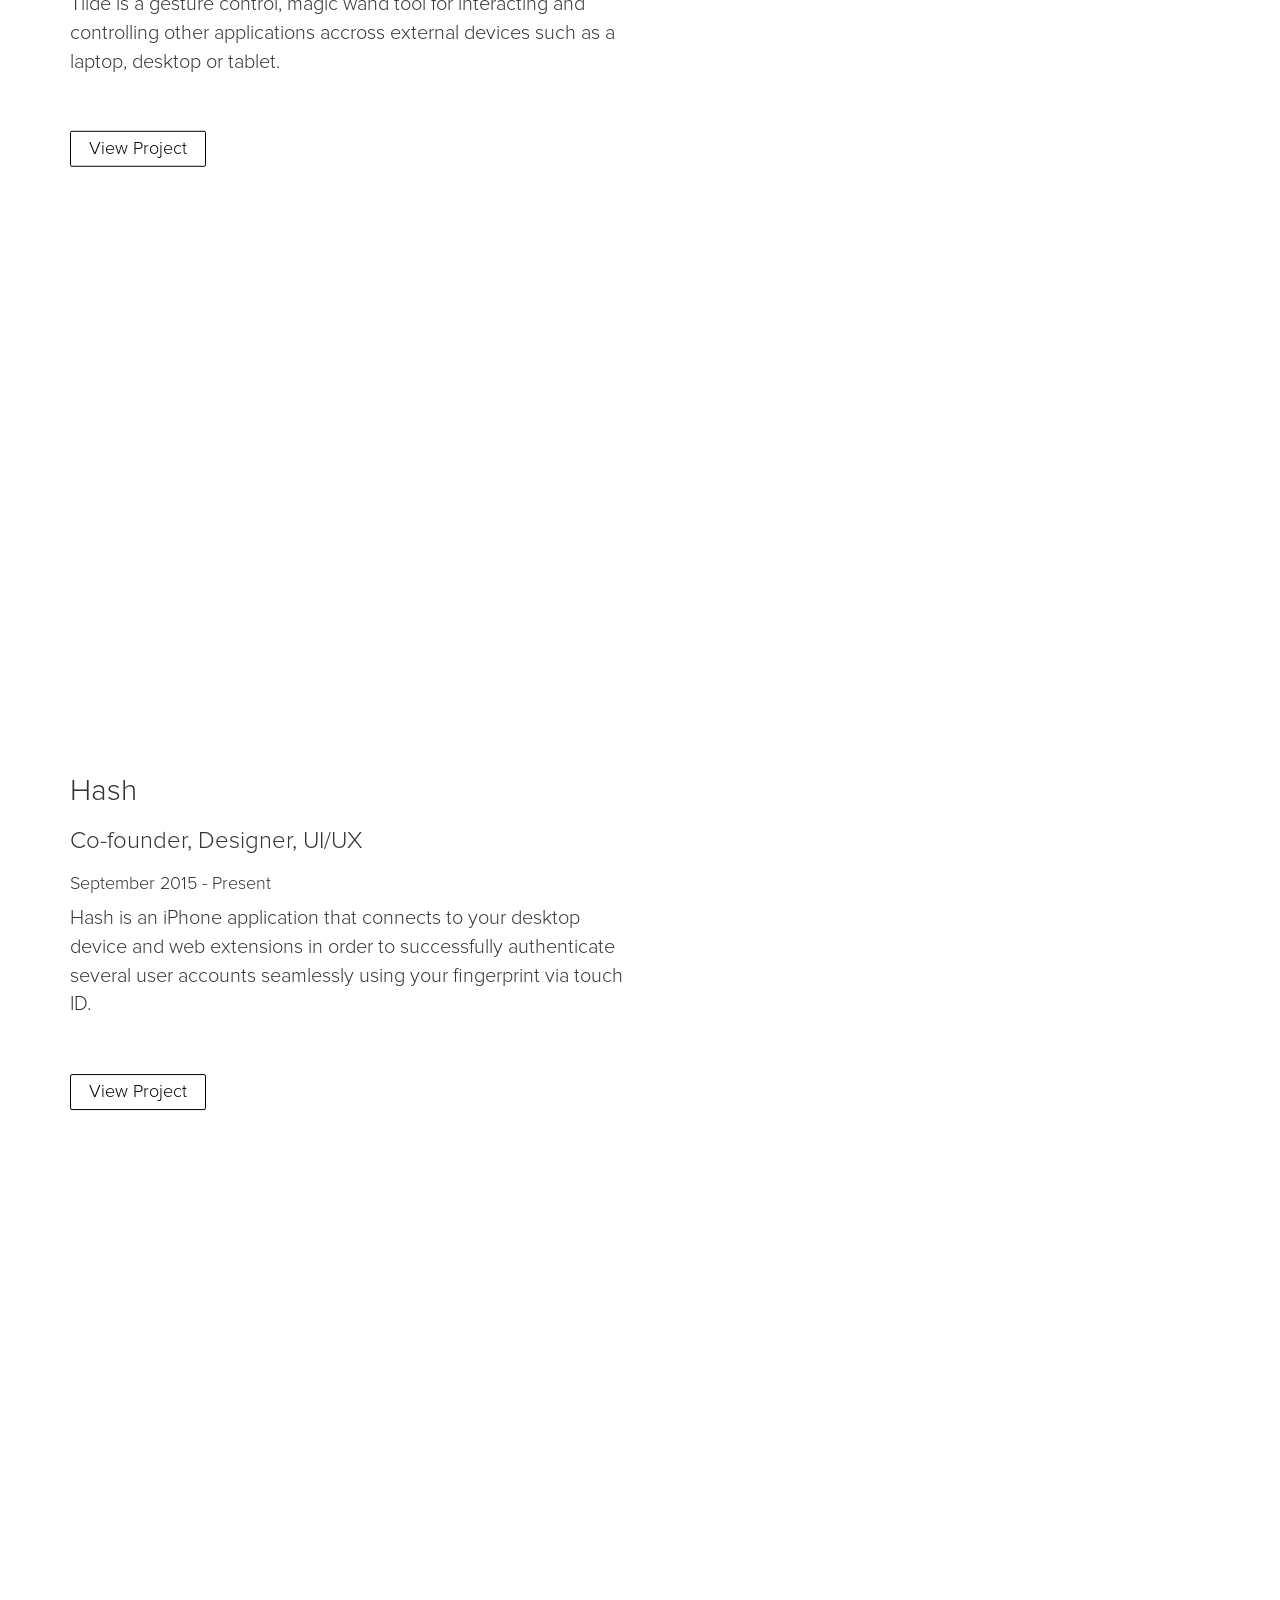
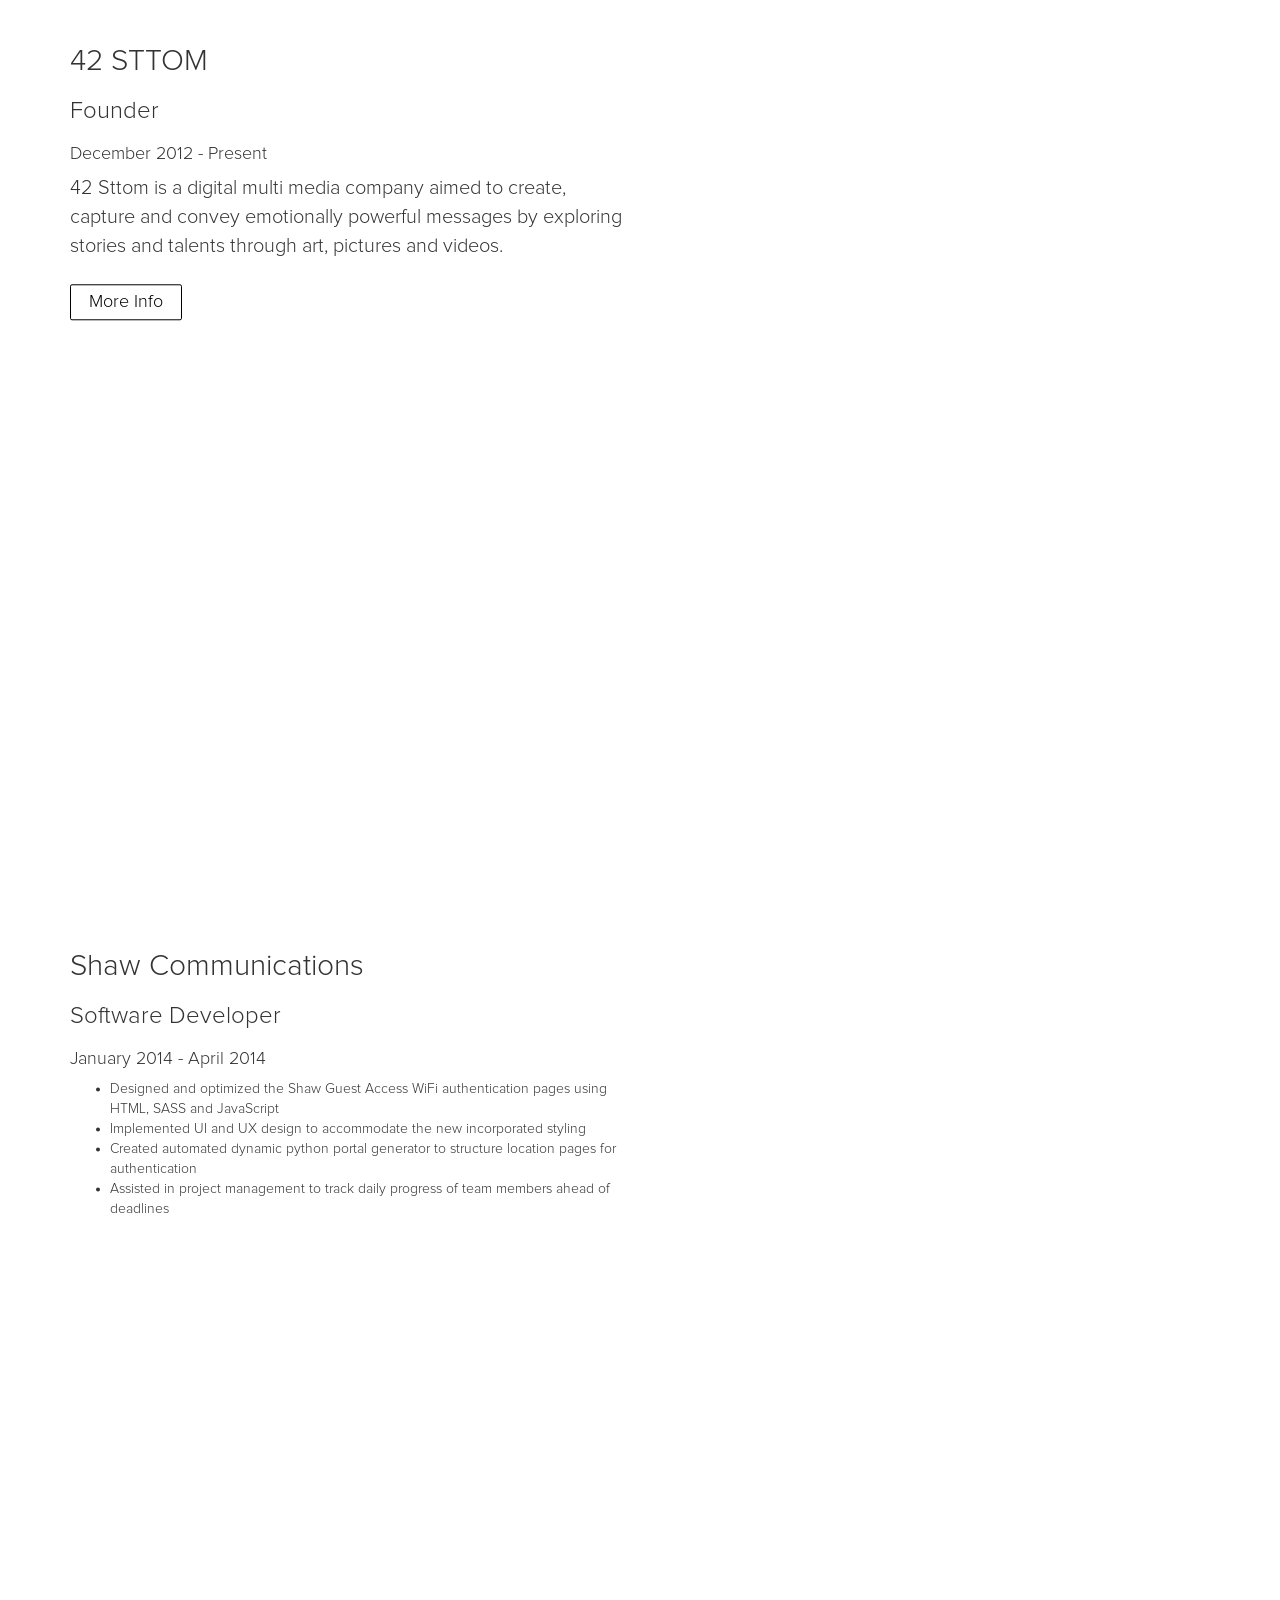
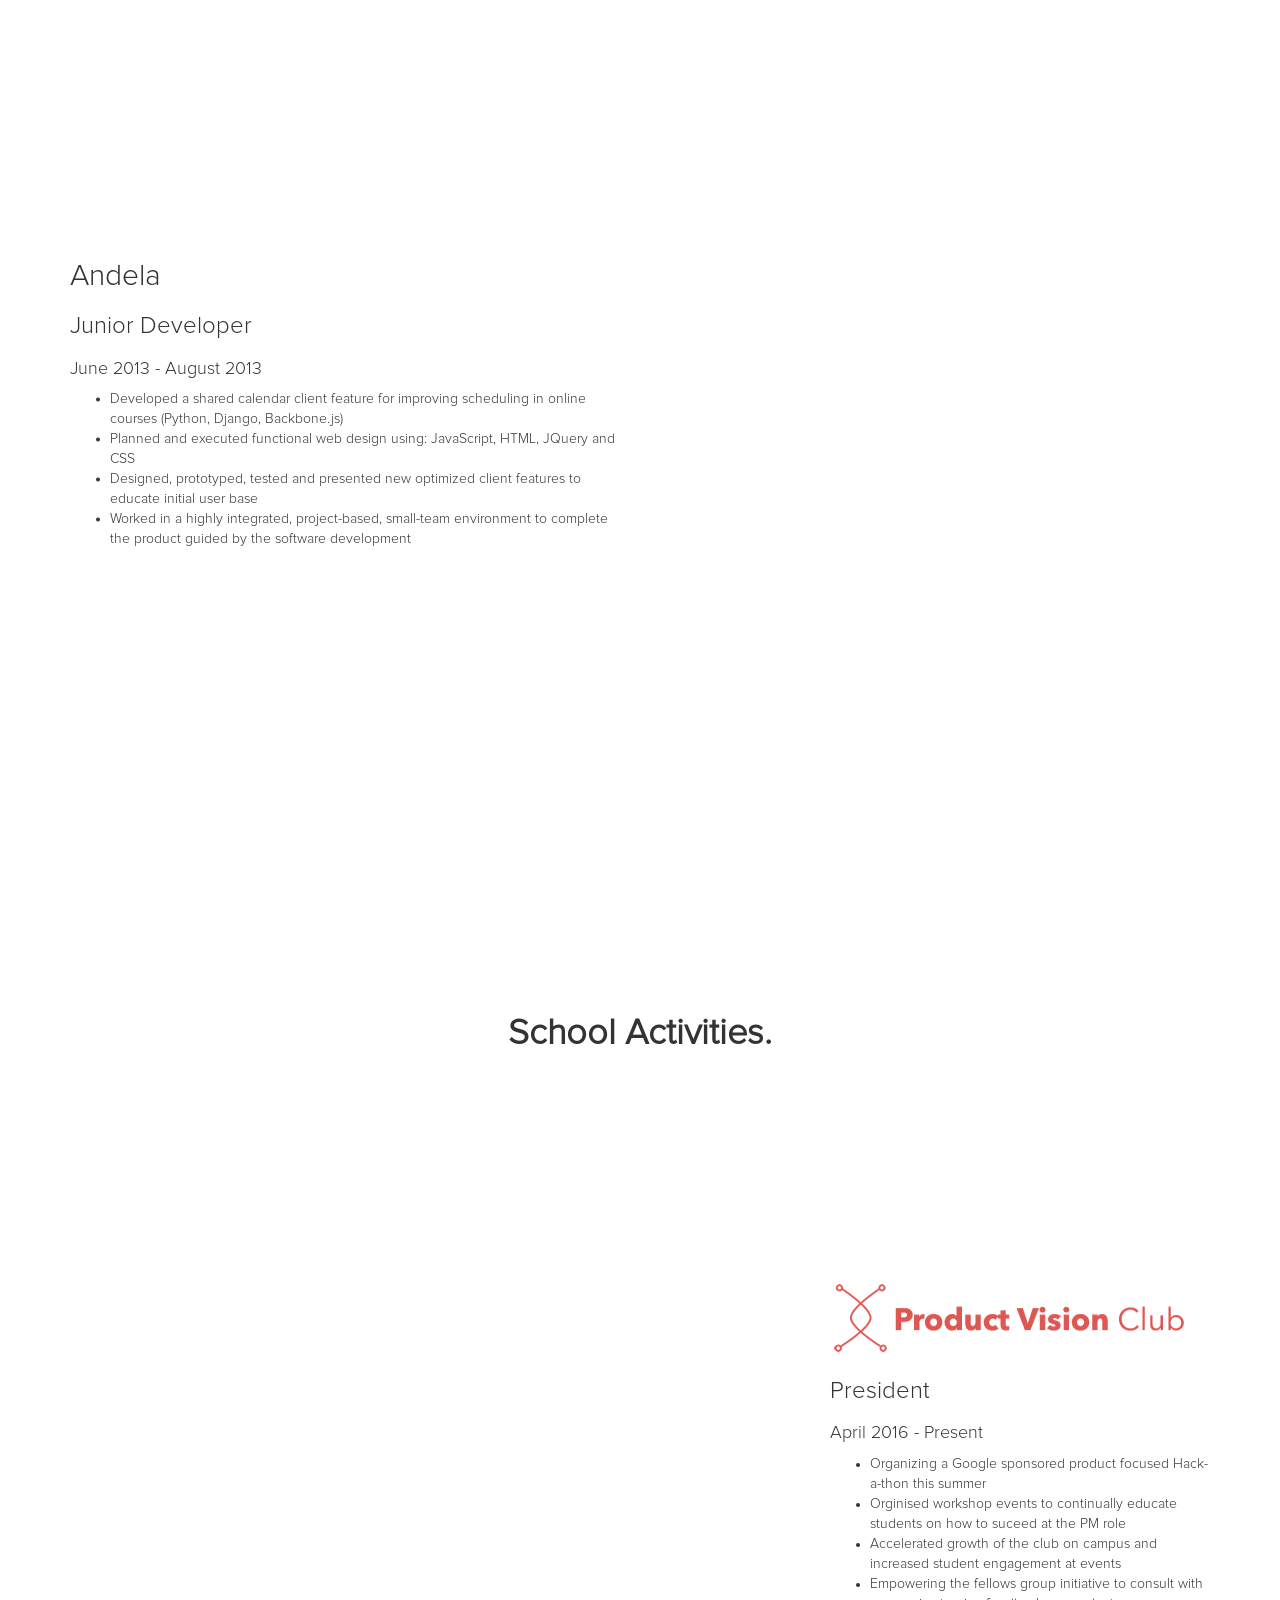
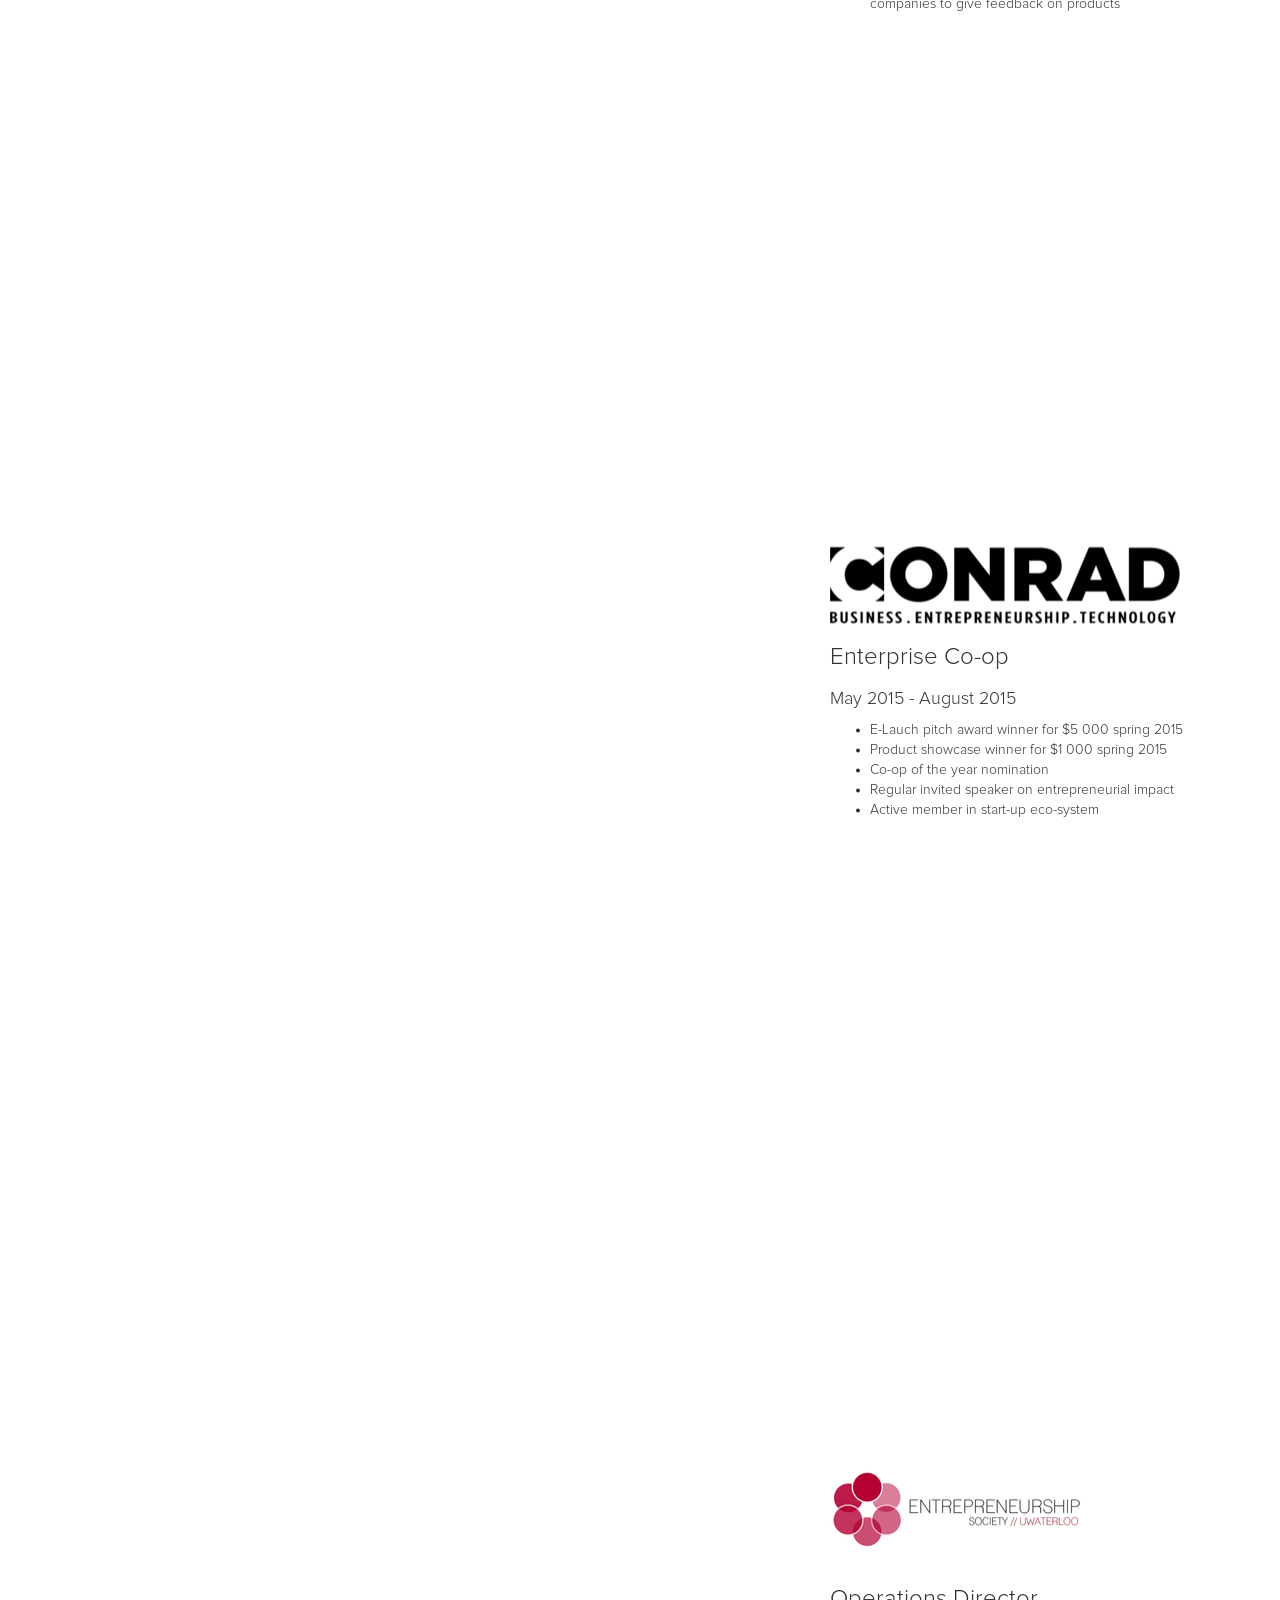
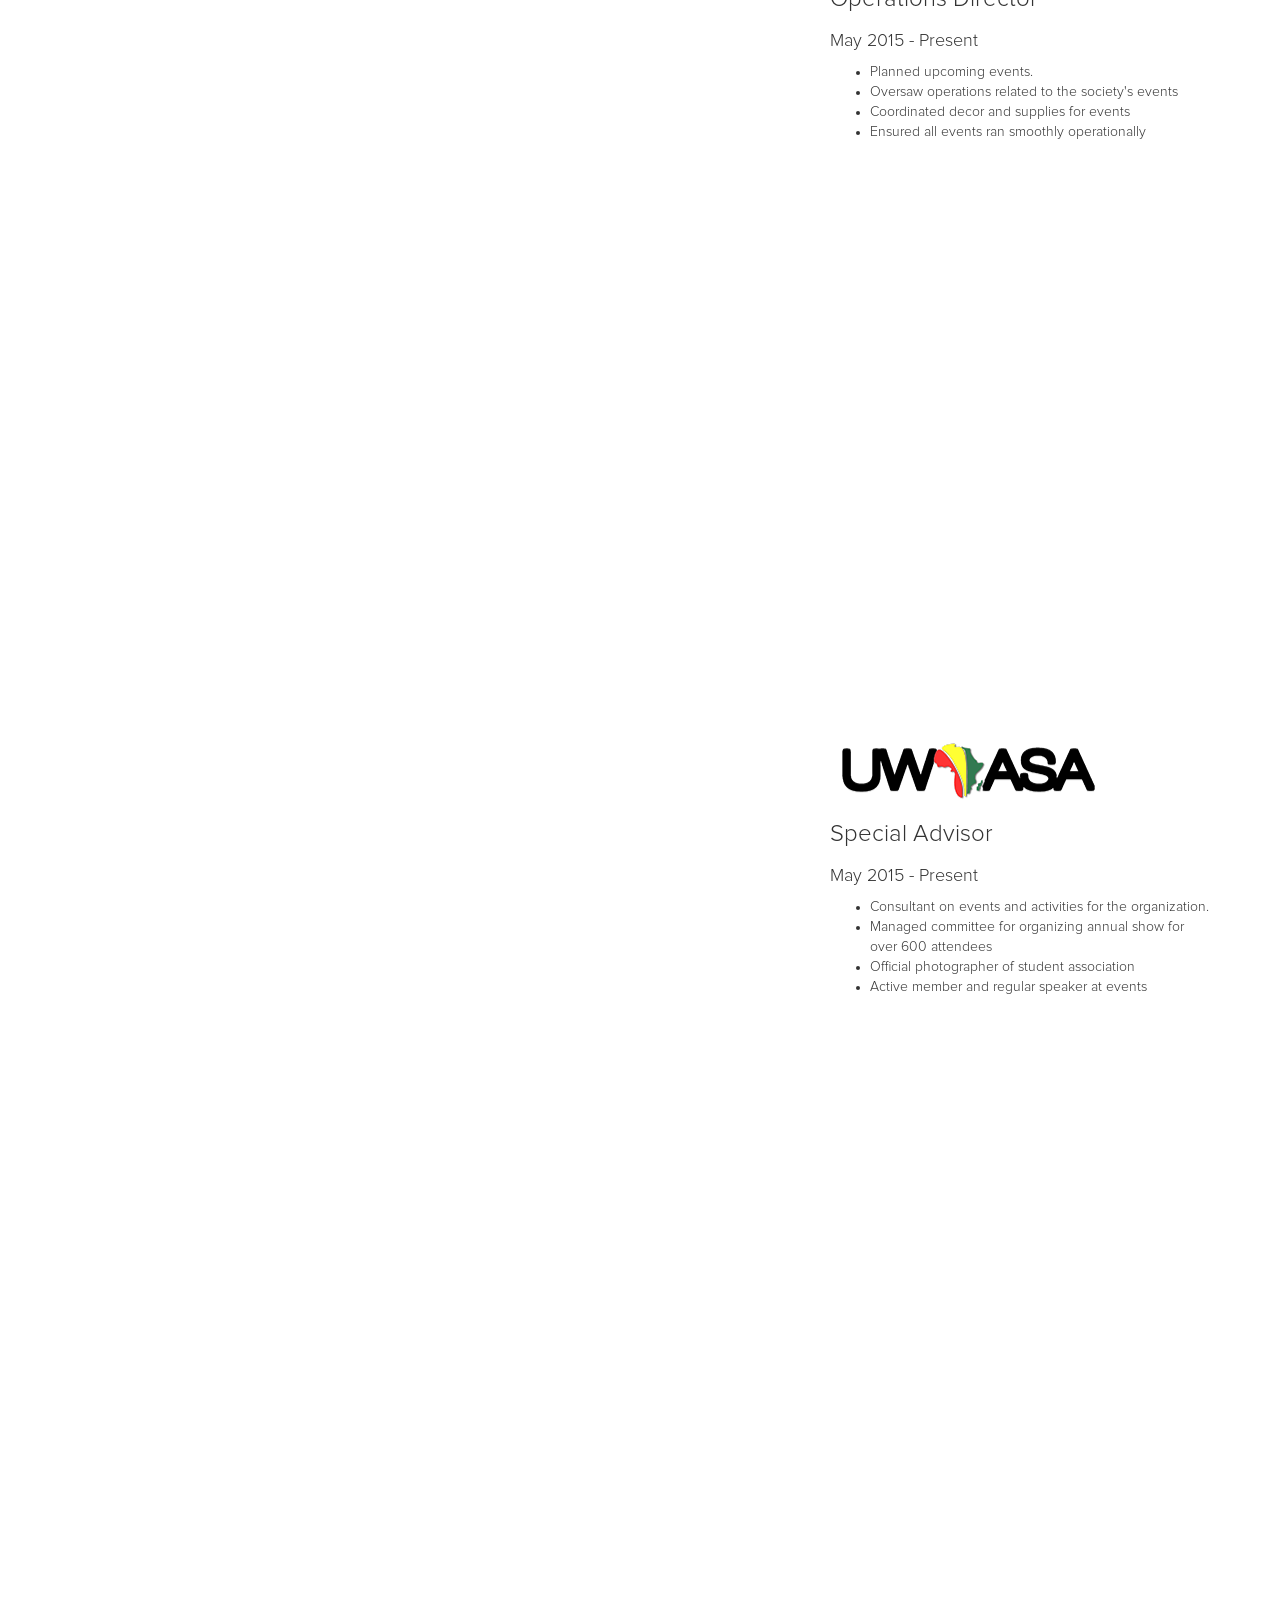
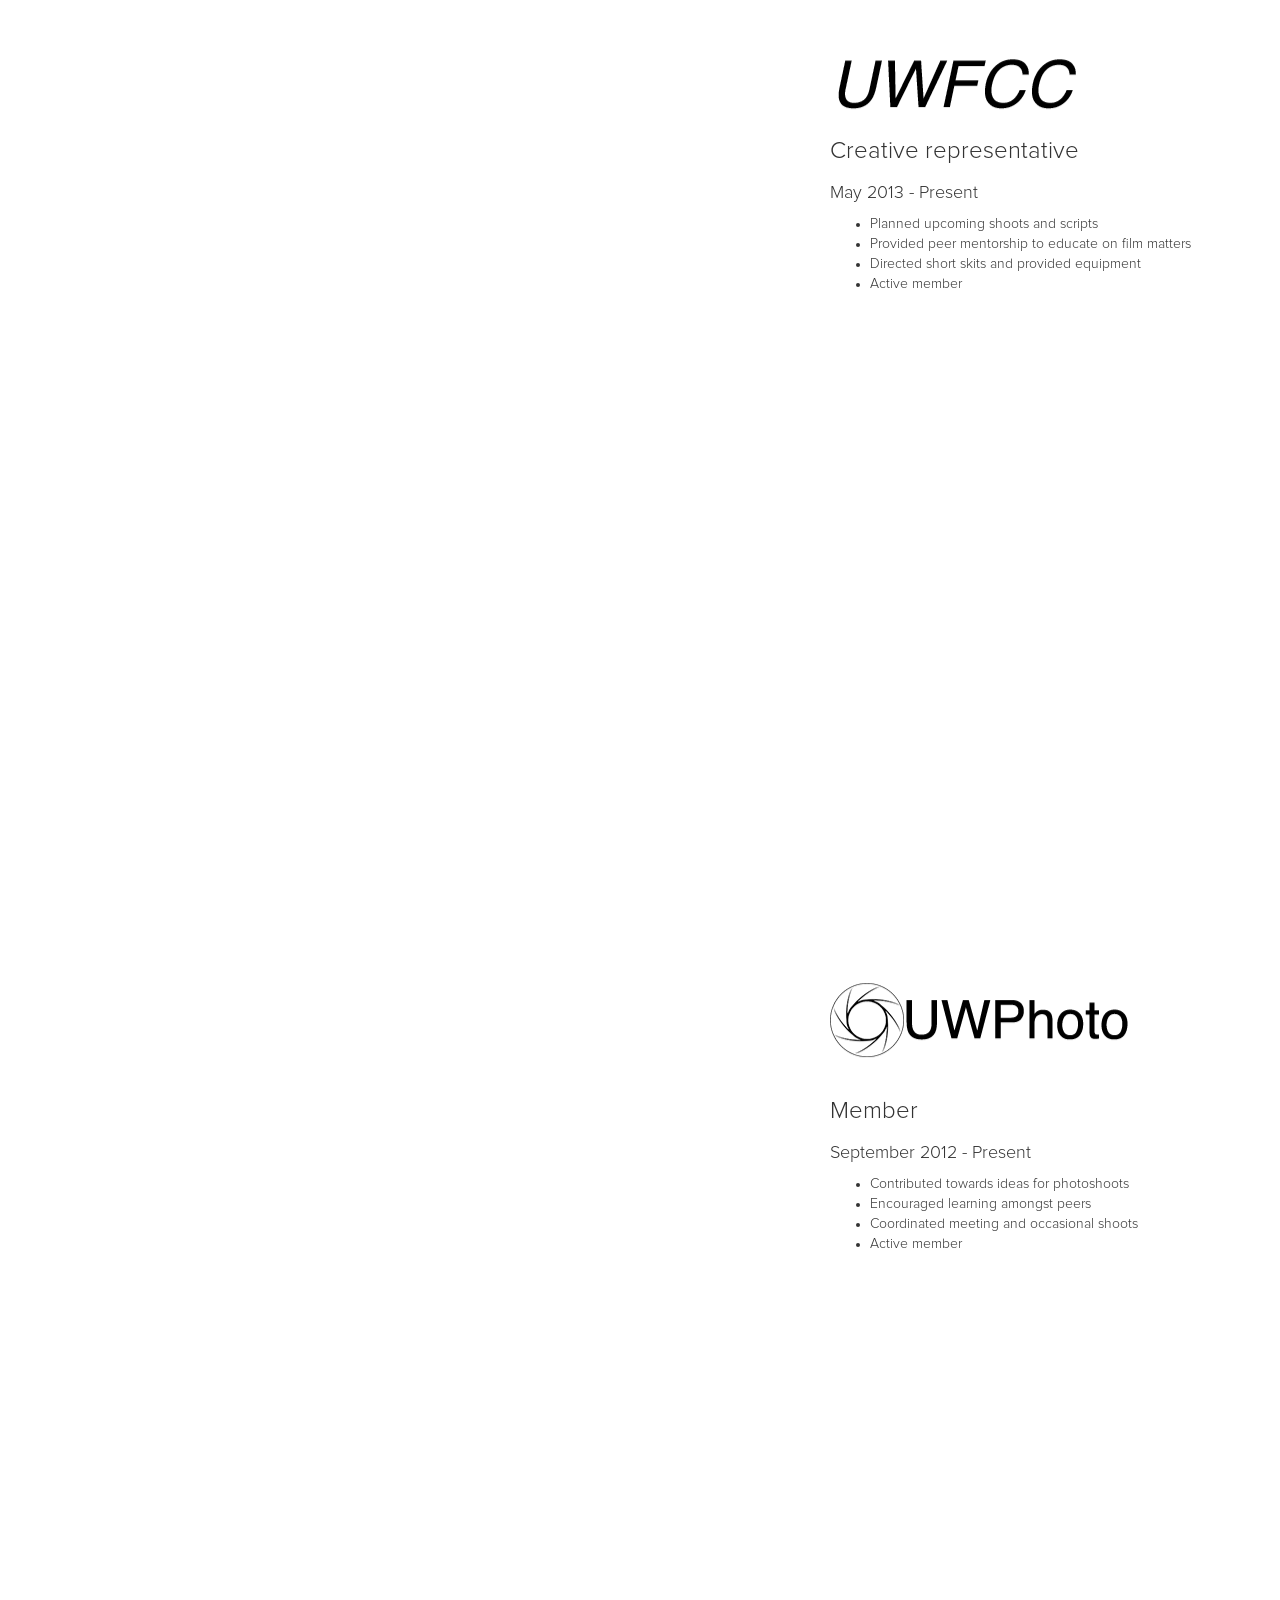
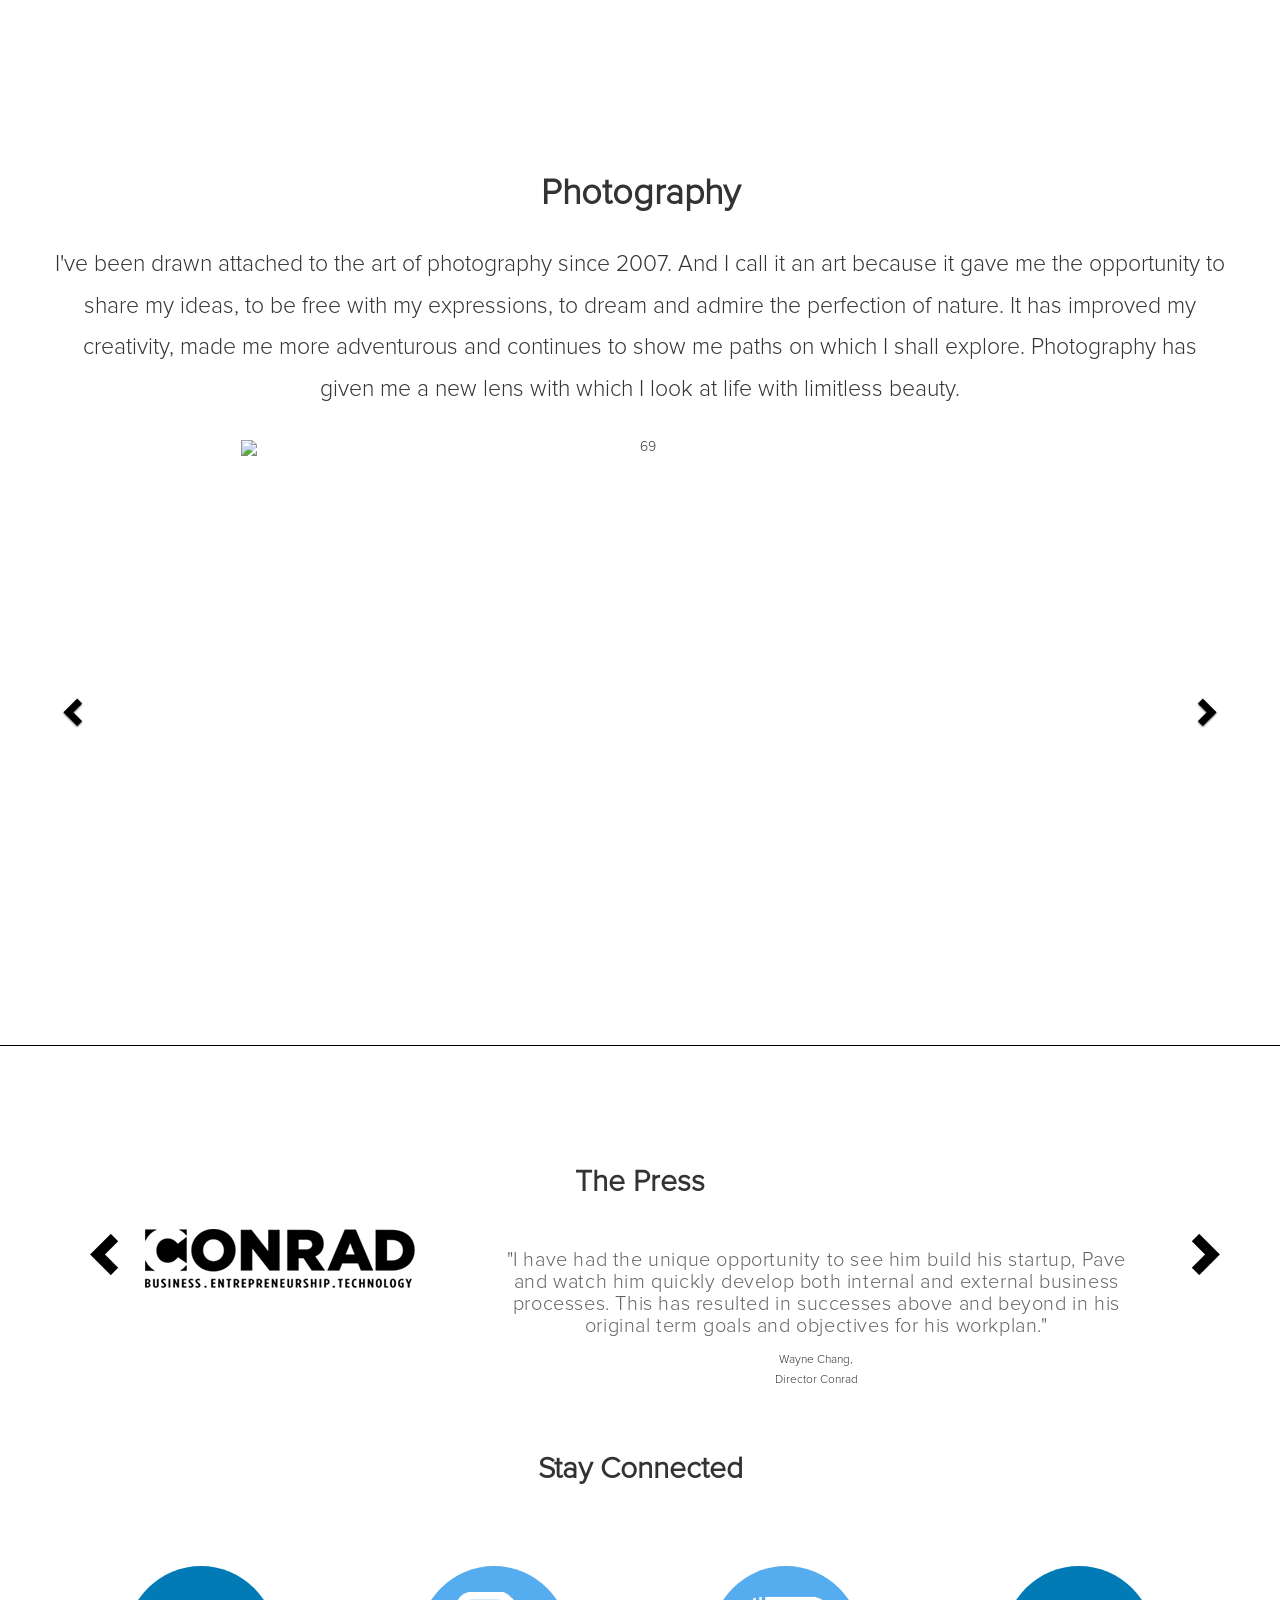
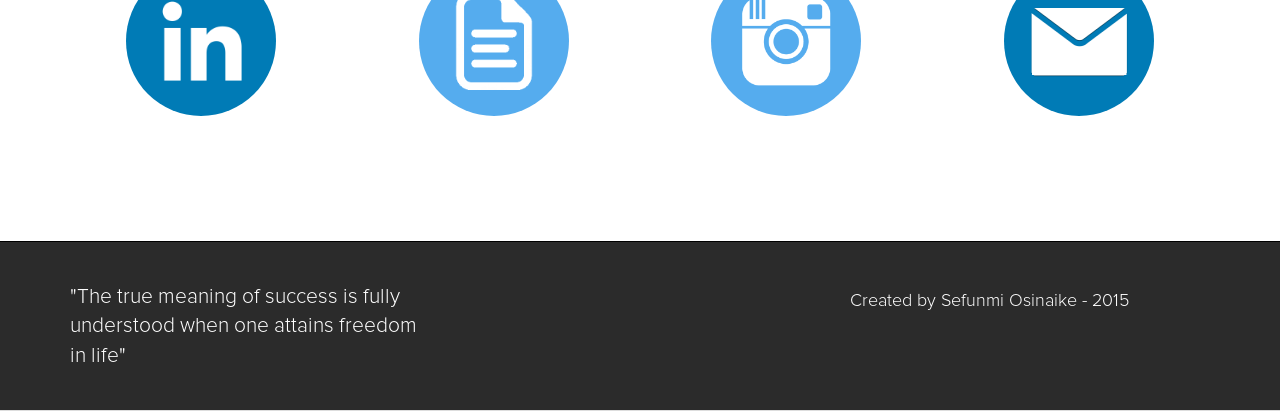
==== commit e6324b2c: "changes to stuff" ====
--- a/index.html
+++ b/index.html
@@ -7,6 +7,7 @@
   <link rel="stylesheet" href="http://maxcdn.bootstrapcdn.com/bootstrap/3.3.5/css/bootstrap.min.css">
   <link href="style.css" rel="stylesheet" type="text/css">
   <script src="https://ajax.googleapis.com/ajax/libs/jquery/1.11.3/jquery.min.js"></script>
+  <script src="jquery-ui-effect.min.js"></script>
   <script src="http://maxcdn.bootstrapcdn.com/bootstrap/3.3.5/js/bootstrap.min.js"></script>
  
 </head>
@@ -15,7 +16,17 @@
     
  <!--<p>Real Code</p>-->
 
-<div class="main_header">
+ <div id="nav_bar">
+    <ul>
+      <li id="home_link"><a >Home</a></li>
+      <li id="about_link"><a >Work</a></li>
+      <li id="experience_link"><a >School</a></li>
+      <li id="hobbies_link"><a >Photography</a></li>
+      <li id="connect_link"><a >Connect</a></li>
+    </ul>
+  </div>
+
+<div class="main_header" id="first">
           
         <div class="splash-wrapper">
           <h2> Hi, i'm <span style="font-weight: bold">Sefunmi Osinaike</span> and welcome to my world.</h2>
@@ -28,13 +39,36 @@
 
           <a target="_blank" href="mailto:omosinai@uwaterloo.ca">Let's Have Coffee  </a>
         </div>
+
+        <img id="proceed" src="down.png" />
        
 </div>
 
 <!-- <div class="projects"> -->
-<div id="cbp-fbscroller" class="cbp-fbscroller">
+<div id="second" id="cbp-fbscroller" class="cbp-fbscroller" >
           <h1 class="spaces middle" style="font-weight: bold">Projects and Work Experience Timeline.</h1>
-          <section id="fbsection1">
+  
+<section id="fbsection12">
+     <div class="vcenter info container">
+            <div class=" row">
+              <div class="col-md-6">
+                <h2>Microsoft Corporation</h2>
+                <h3>Program Manager, <br> Smart Connected Peripherals Team.</h3> <h3 class="duration2">January 2016 - April 2016</h3>
+                <ul>
+                  <li>Created design and functional requirements for AllJoyn Internet of Things enabled universal application</li>
+                  <li>Integrated voice recognition by utilizing Cortana to enhance interaction with application</li>
+                  <li>Designed high fidelity mockups to illustrate UI and UX of application</li>
+                  <li>Managed execution of vision with designers and developers with agile based approach</li>
+                  <li>Created long term roadmap for successive development sprints of new features</li>
+                </ul> 
+              </div>
+              <!-- <div class="middle col-md-6"><img src="pave.png" ></div> -->
+            </div>
+    </div>
+  </section>
+
+
+  <section id="fbsection1">
      <div class="vcenter info container">
             <div class=" row">
               <div class="col-md-6">
@@ -140,18 +174,41 @@
     
  <!--   <div school stuff start> --> 
 
-<div id="cbp-fbscroller2" class=" cbp-fbscroller2">
-          <h1 class="spaces middle" style="font-weight: bold">School Activities.</h1>
-          <section id="fbsection6">
+<div id="third" id="cbp-fbscroller2" class=" cbp-fbscroller2">
+  <h1 class="spaces middle" style="font-weight: bold">School Activities.</h1>
+
+
+<section id="fbsection6">
+     <div class="lspace vcenter info container">
+            <div class=" row">
+              <div class="middle col-md-7"><img src="space.png" ></div>
+              <div class="col-md-5">
+                <img src="PVC-logo.png">
+                <h3>President</h3> <h3 class="duration2">April 2016 - Present</h3>
+                <ul>
+                  <li>Organizing a Google sponsored product focused Hack-a-thon this summer</li>
+                  <li>Orginised workshop events to continually educate students on how to suceed at the PM role </li>
+                  <li>Accelerated growth of the club on campus and increased student engagement at events</li>
+                  <li>Empowering the fellows group initiative to consult with companies to give feedback on products </li>
+                </ul>
+                
+              </div>
+              <!-- <div class="middle col-md-6"><img src="pave.png" ></div> -->
+            </div>
+    </div>
+  </section>
+
+  <section id="fbsection6">
      <div class="lspace vcenter info container">
             <div class=" row">
               <div class="middle col-md-7"><img src="space.png" ></div>
               <div class="col-md-5">
                 <img src="conrad.png">
-                <h3>Enterprise Co-op</h3> <h3 class="duration2">May 2015 - Present</h3>
+                <h3>Enterprise Co-op</h3> <h3 class="duration2">May 2015 - August 2015</h3>
                 <ul>
                   <li>E-Lauch pitch award winner for $5 000 spring 2015</li>
                   <li>Product showcase winner for $1 000 spring 2015 </li>
+                  <li>Co-op of the year nomination</li>
                   <li>Regular invited speaker on entrepreneurial impact</li>
                   <li>Active member in start-up eco-system</li>
                 </ul>
@@ -245,7 +302,7 @@
 
 
 
-  <div class="photography">
+  <div id="fourth" class="photography">
   <h1 style="font-weight: bold">Photography</h1>
   <div class="container">
    <div class="row">
@@ -324,6 +381,8 @@
         <div class="item">
          <!--  <img src="777.jpg" alt="Flower4" width="460" height="345"> -->
           <img src="https://farm1.staticflickr.com/652/21853929811_759cda9e67_k.jpg" width="2048" height="1365" alt="33">
+
+
         </div>
       </div>
 
@@ -341,7 +400,7 @@
 </div>
 
 
- <div class="contact">
+ <div id="fifth" class="contact">
       <div class="container">
 
 
@@ -472,8 +531,8 @@
             </div>
 
             <div class="col-md-3">
-              <a target="_blank" href="https://www.twitter.com/sefunmioshy"> 
-                <div class="connect_div" id="github_connect" title="Follow me on twitter" style="bottom: 0px;"> </div>
+              <a target="_blank" href="4AResumePM.pdf"> 
+                <div class="connect_div" id="github_connect" title="Check out my Resume" style="bottom: 0px;"> </div>
               </a>
             </div>
 
@@ -508,7 +567,7 @@
                 <div class="row">
                   <div class="col-lg-4">
                     <p class="lead">"The true meaning of success is fully understood when one attains freedom in life"</p>
-                    <p>- Sefunmi Osinaike</p>
+                   
                   </div>
                   <div class="col-lg-4 col-lg-offset-4">
                       <h4>Created by Sefunmi Osinaike - 2015 </h4>
--- a/style.css
+++ b/style.css
@@ -7,6 +7,47 @@
 body{
   font-family: myFirstFont !important;
 }
+
+#proceed{
+  
+}
+
+#nav_bar{
+  position:fixed;
+  top:0;
+  left: 0;
+  width: 100%;
+  height: 50px;
+  z-index: 5;
+  background-color: rgba(33,42,44, 0.85);
+}
+
+#nav_bar ul{
+  height: 100%;
+  width: 50%;
+  margin: 0 auto;
+  padding: 0;
+  list-style-type: none;
+  text-align: center;
+}
+
+#nav_bar ul li {
+  display: inline-block;
+  height: 100%;
+  width: 18%;
+  cursor: pointer;
+}
+
+#nav_bar ul li a {
+  display: inline-block;
+  line-height: 50px;
+  font-size: 17px;
+  text-decoration: none;
+  color: white;
+  background-color: transparent;
+  font-weight: 600;
+}
+
    .contact{
     overflow: hidden;
   }
@@ -48,8 +89,8 @@
   margin: 0px auto;
   padding-top: 50px;
   padding-bottom: 50px;
-  border-top: 1px #00c6db dashed;
-  border-bottom: 1px #00c6db dashed;
+  border-top: 1px #000 solid;
+  border-bottom: 1px #000 solid;
 
 
 }
@@ -108,7 +149,7 @@
 }
 
 #github_connect {
-    background-image: url("twitter2.png");
+    background-image: url("doc.png");
     background-size: 65% 65%;
     background-color: #55acee;
 }
@@ -293,6 +334,15 @@
   
 }
 
+#fbsection12 {
+  /*background-image: url('bookstest.jpg');*/
+ /* background-image: url('3.png');*/
+   background-image: url('mac_microsoft.png');
+  background-color: #ffffff;
+  margin: auto;
+  
+}
+
 
 .info p{
   font-size: 20px;
@@ -365,9 +415,9 @@
 }
 
 .main_header{
-  height: 100vh;
+  /*height: 100vh;*/
   width: 100vw;
-  background-image: url('site3.jpg');
+  background-image: url('https://farm8.staticflickr.com/7611/26844521606_a37a0408b2_k.jpg');
   opacity: 0.8;
   filter: alpha(opacity=40);
   text-align: center;
@@ -378,18 +428,37 @@
   display:block;
 }
 
+/*.main_header{
+  
+height: 960px;
+width: 100%;
+background-color: red;
+background-image: url('https://farm8.staticflickr.com/7611/26844521606_a37a0408b2_k.jpg');
+opacity: 0.8;
+  filter: alpha(opacity=40);
+  text-align: center;
+  margin: 0 auto;
+  background-repeat: no-repeat;
+  background-position: center top;
+  background-size: cover;
+  display:block;
+ 
+}*/
+
 
 .splash-wrapper {
   display: block;
-  margin: 0 auto;
-  padding: 20px 0px;
+  margin: 0 0;
+  /*padding: 20px 0px;*/
   width: 500px;
-  position: absolute;
-  text-align: center;
-  top: -20px;
-  left: 65%;
-  margin-left: -250px;
-  margin-top: 250px;
+  height: 500px
+  
+  text-align: center;
+  padding-top: 15%;
+  padding-bottom: 25%;
+
+  margin-left: 50%;
+  /*margin-top: 250px;*/
 }
 
 .splash-wrapper h2 {
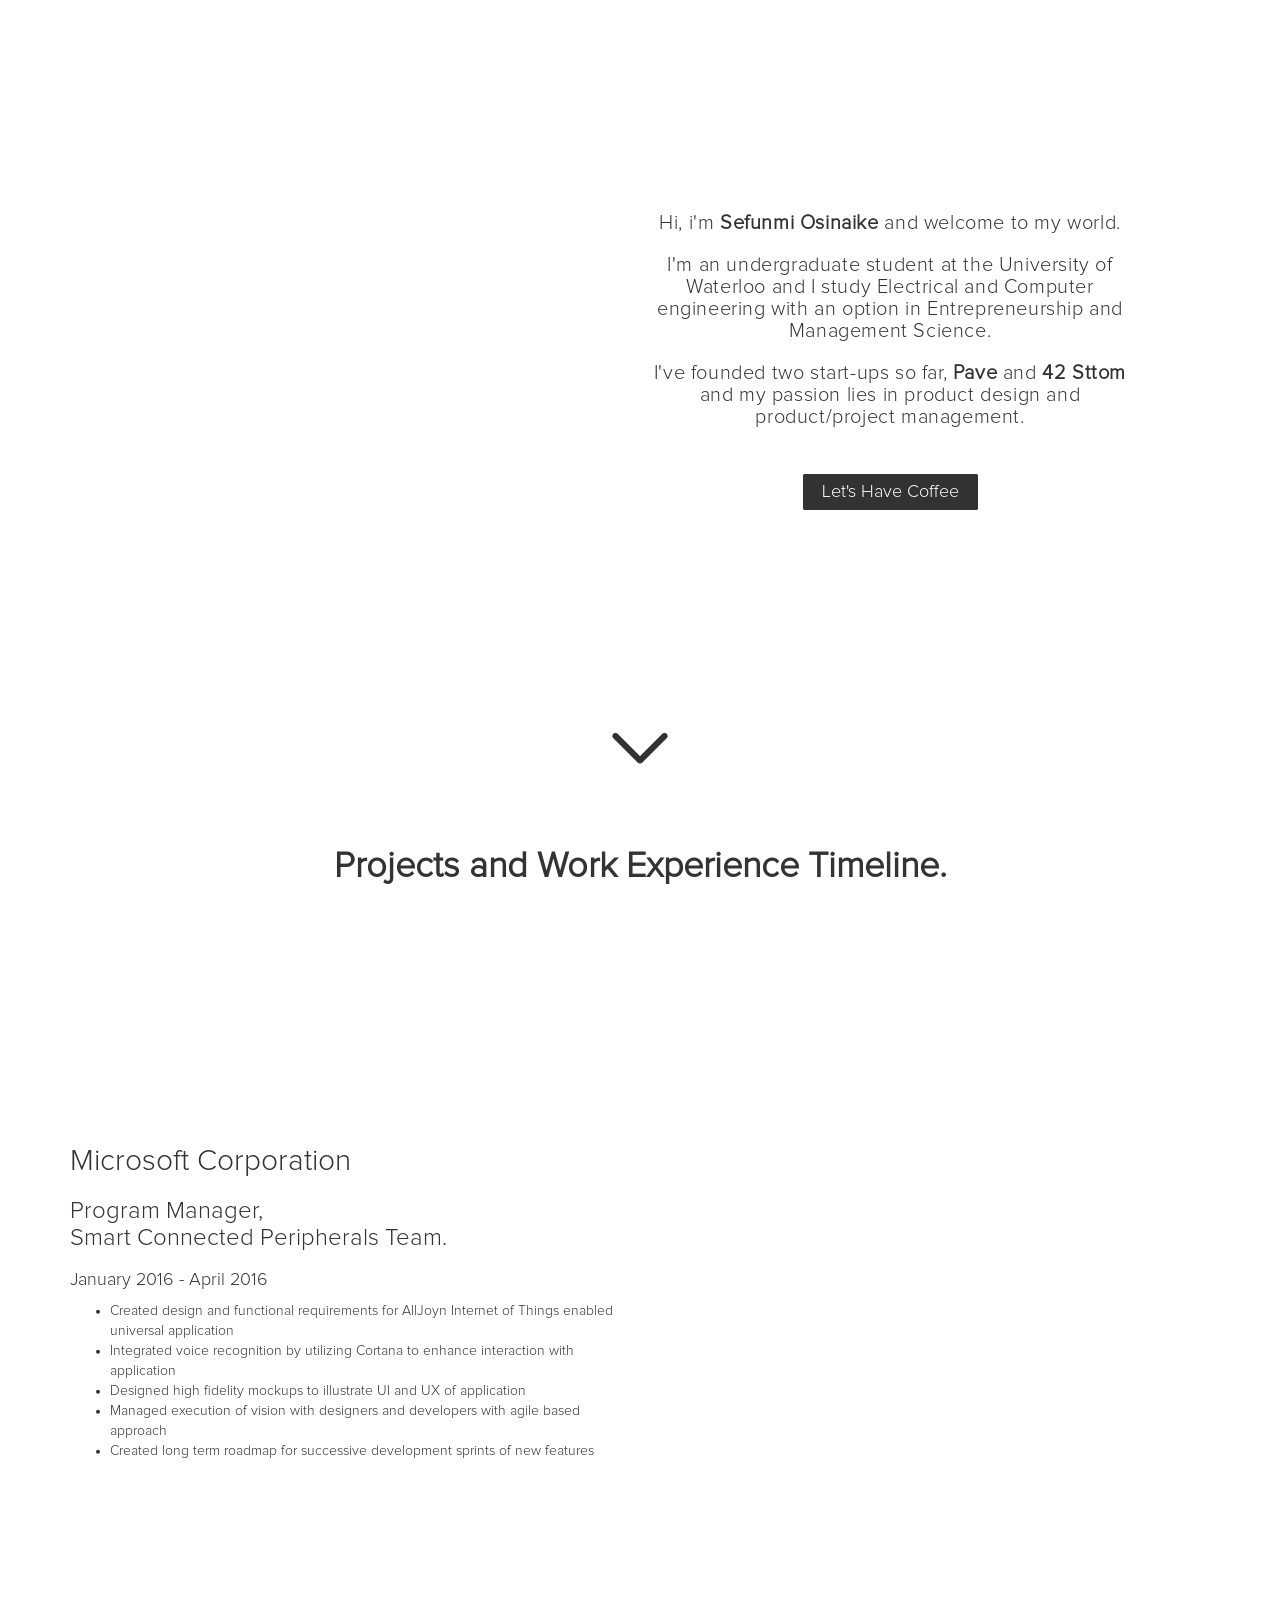
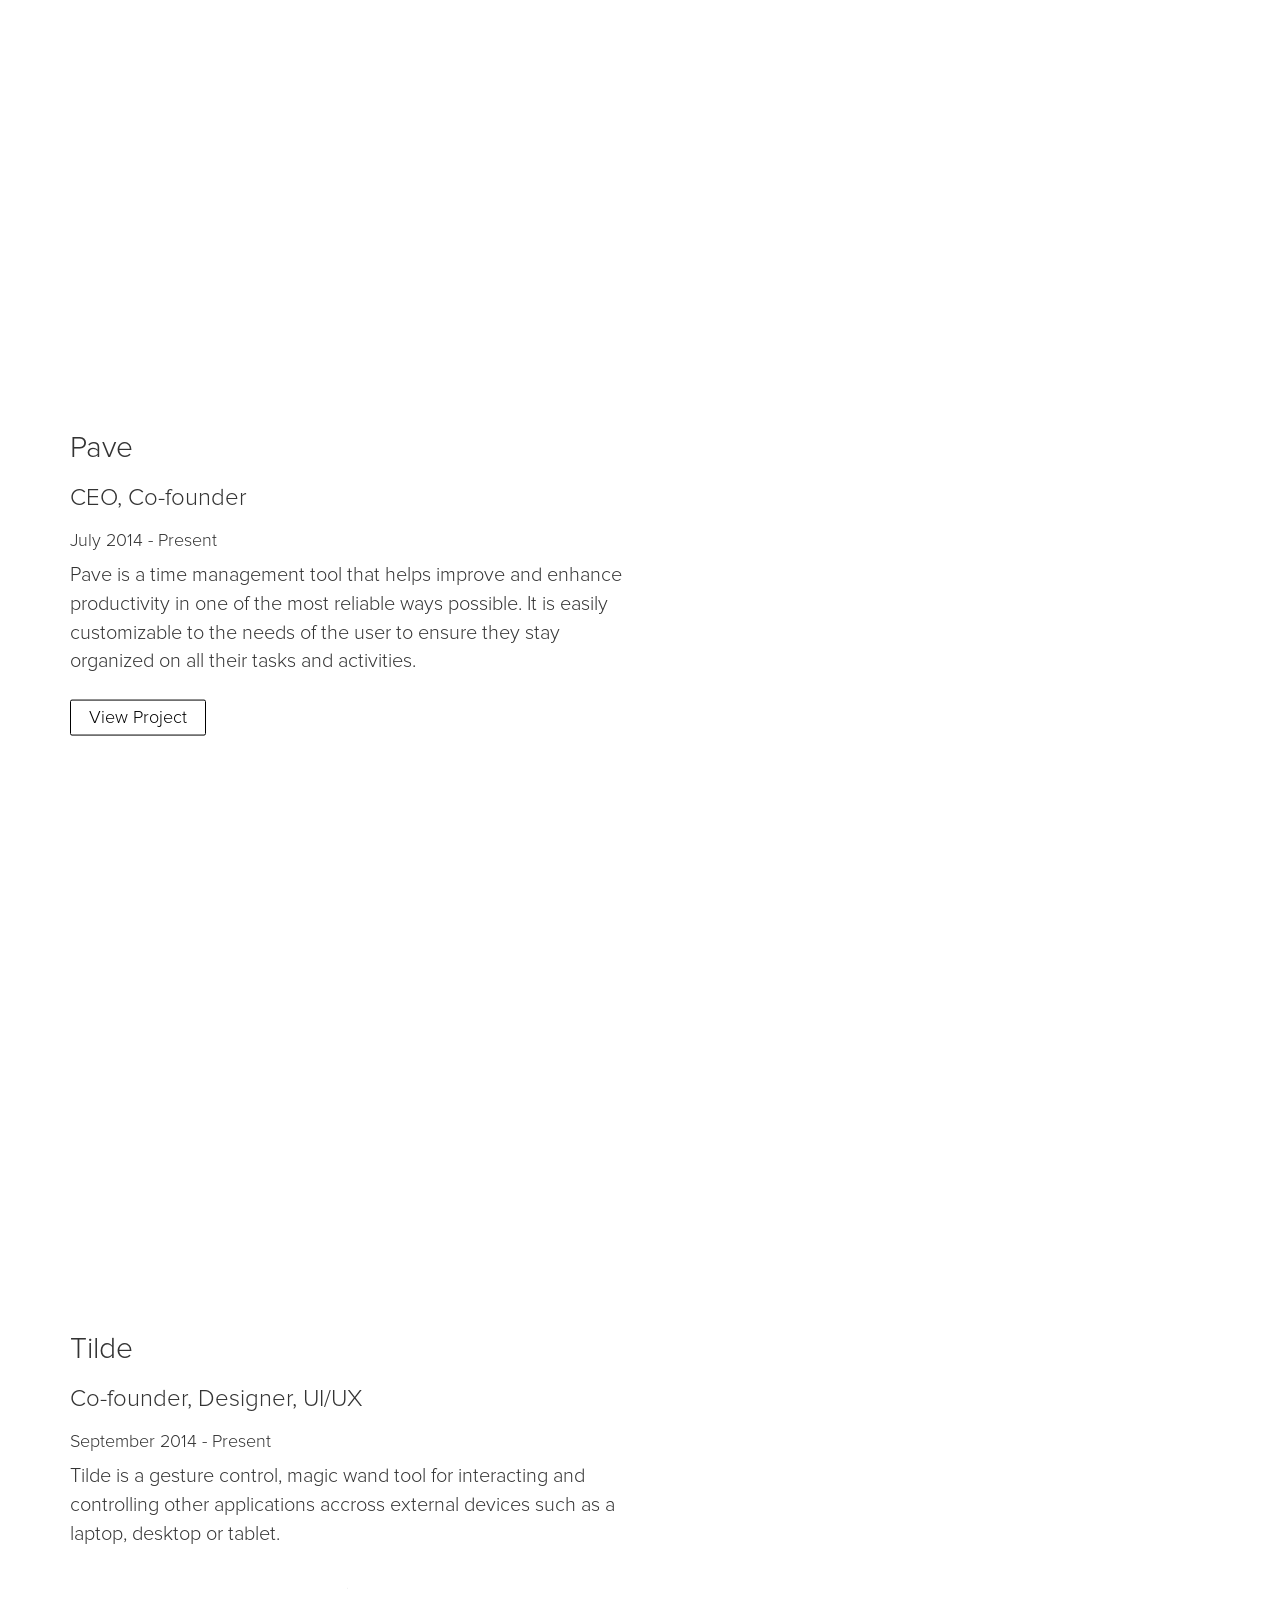
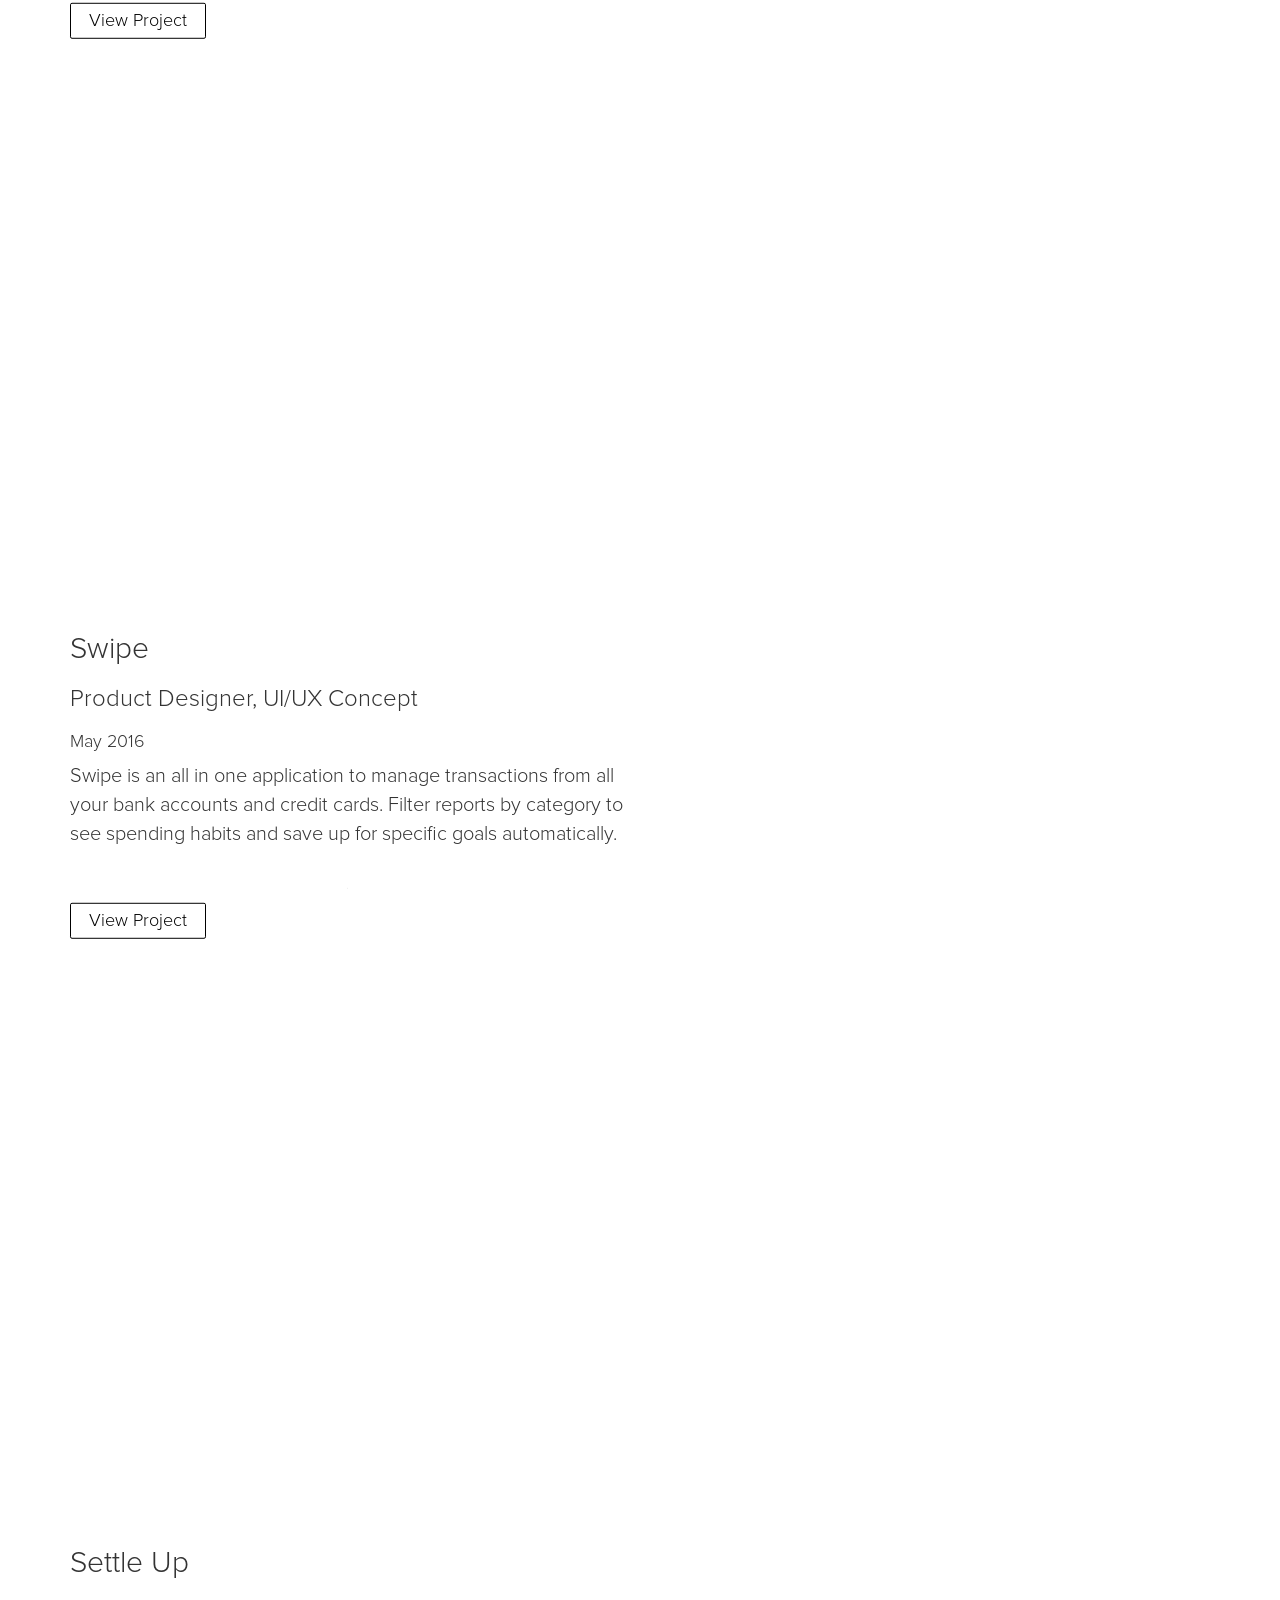
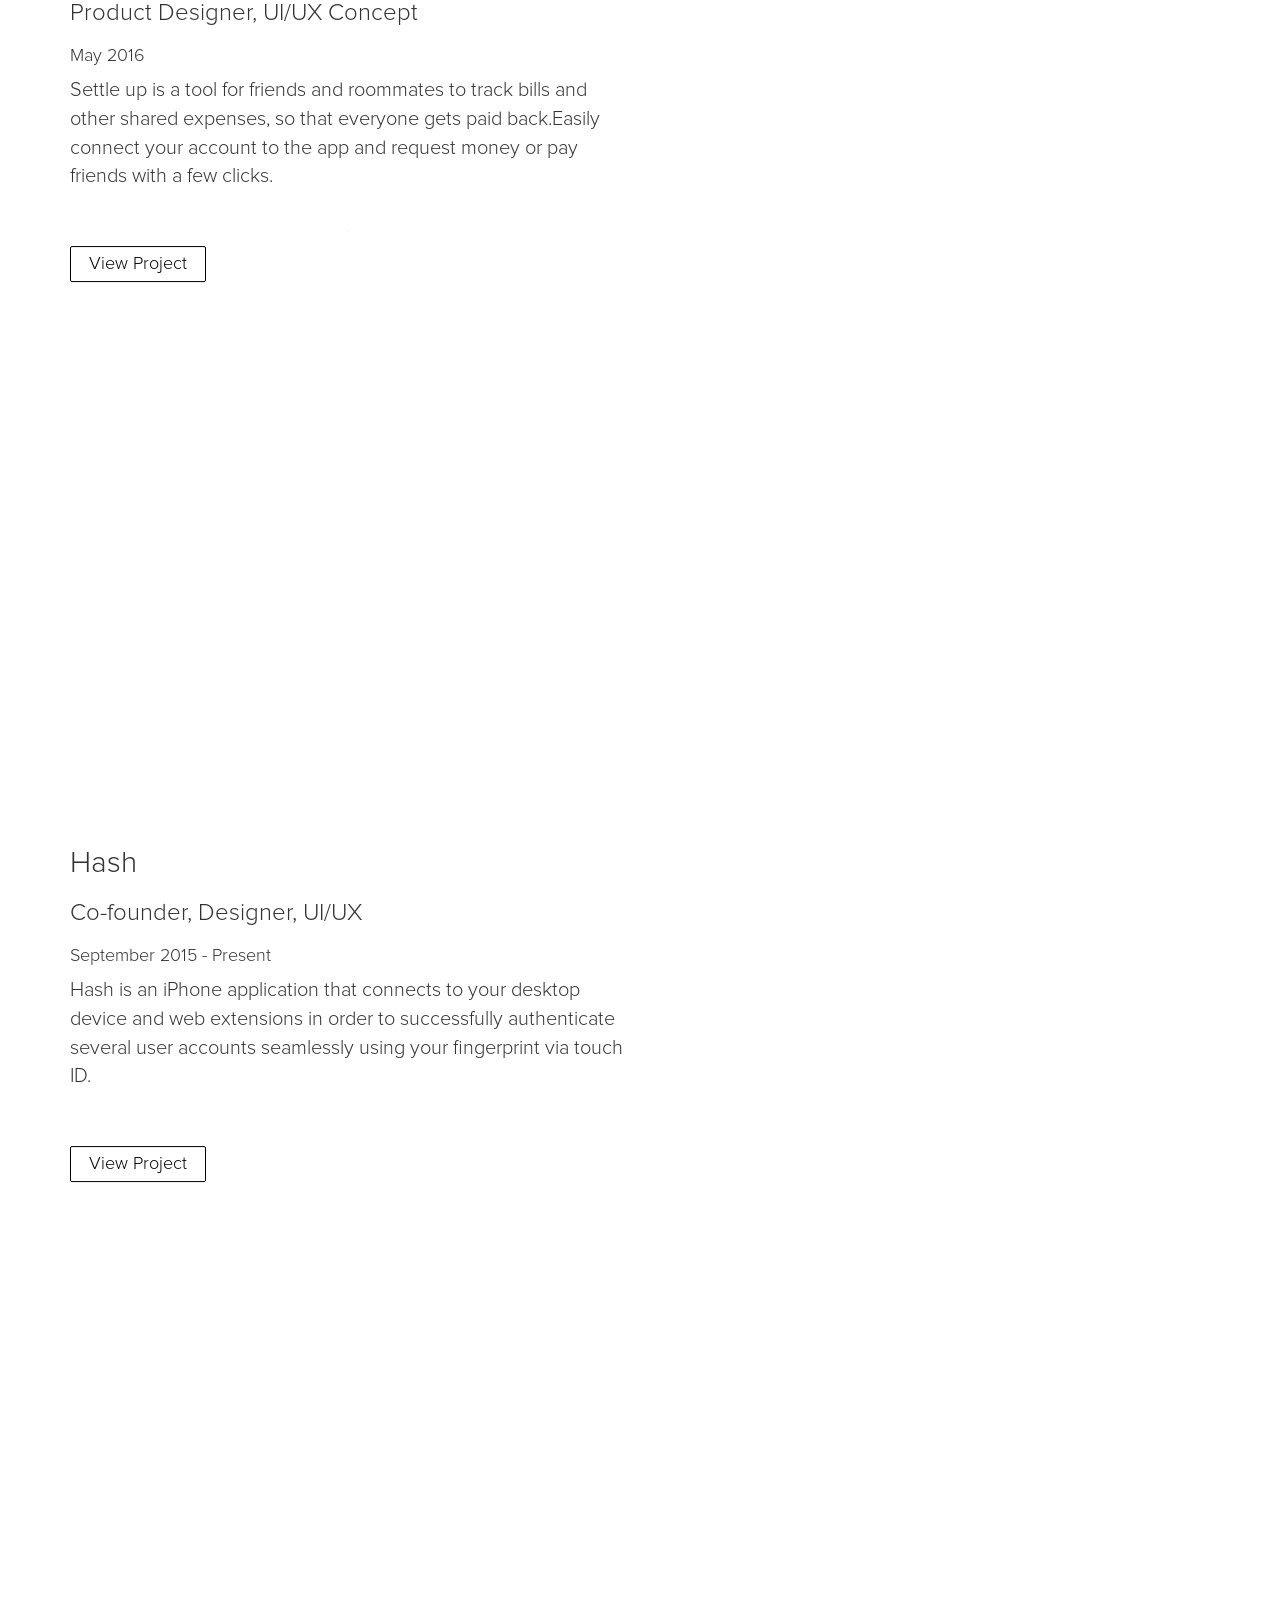
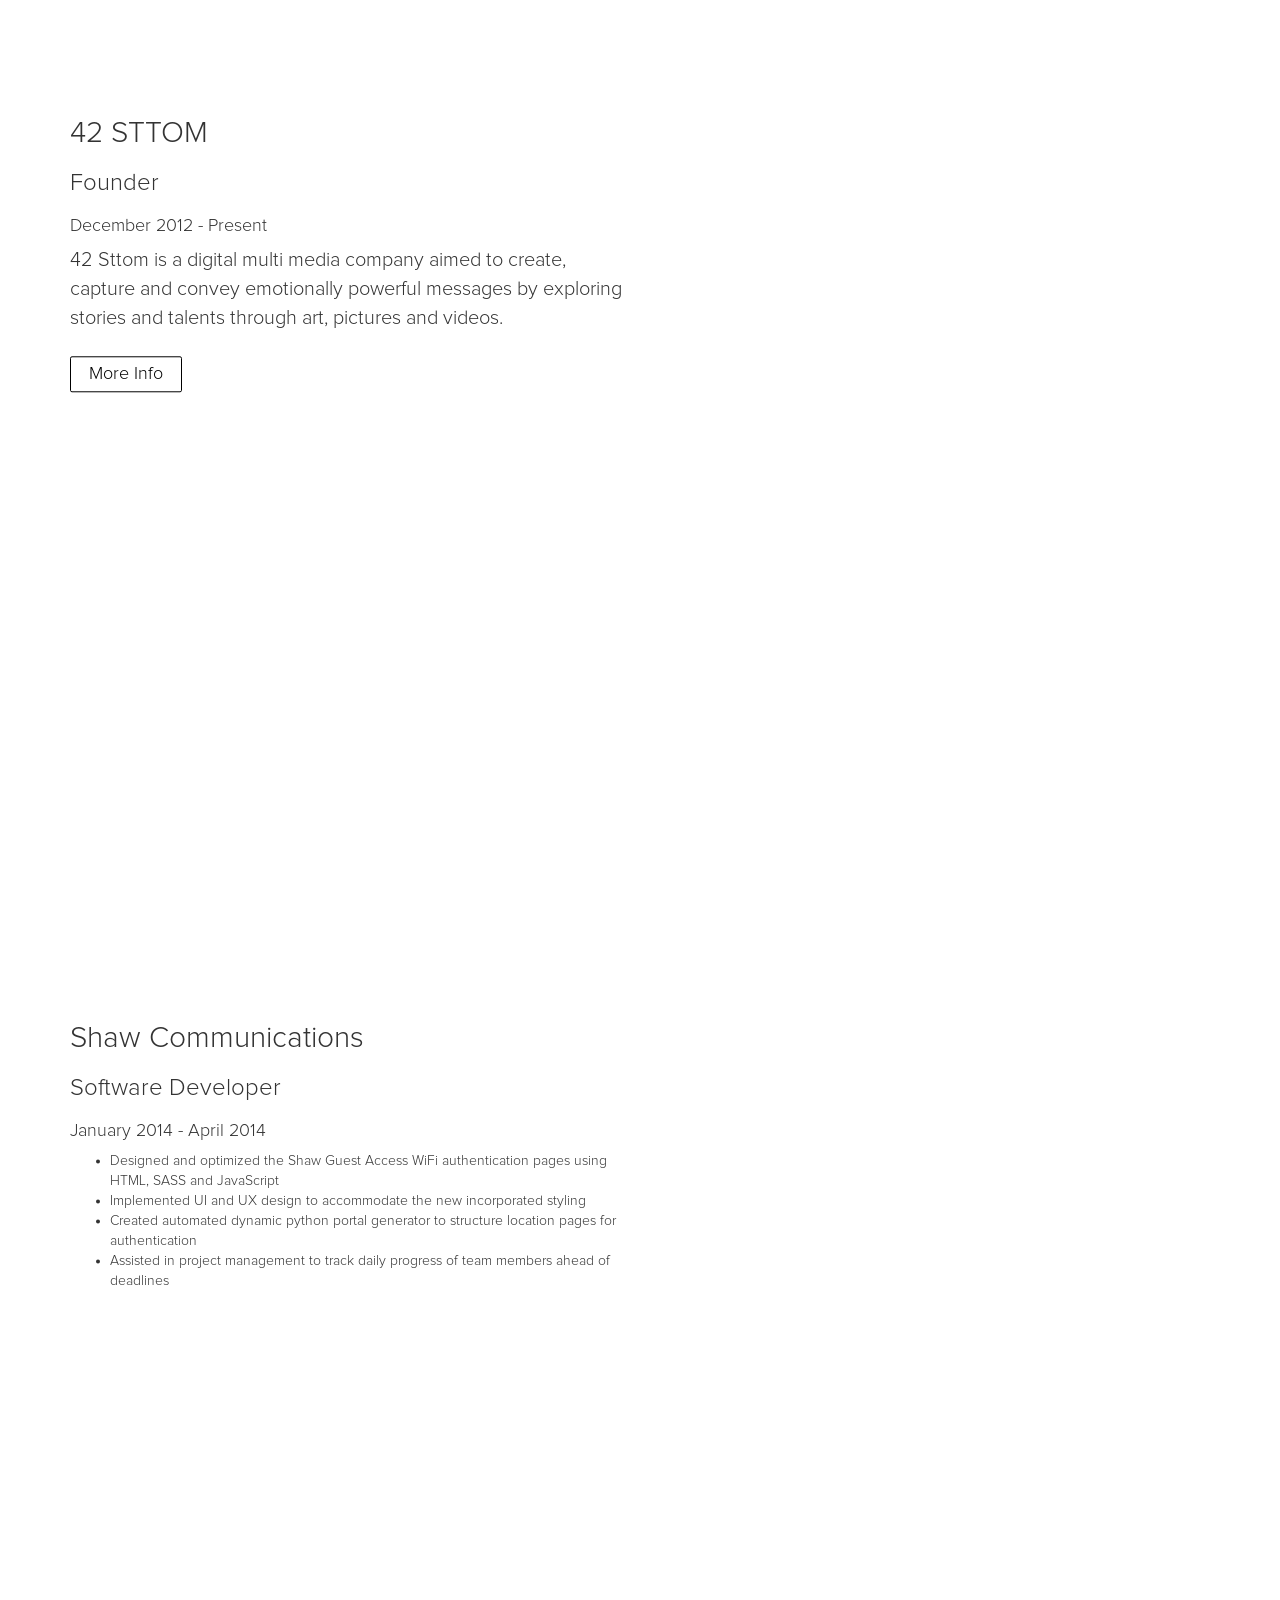
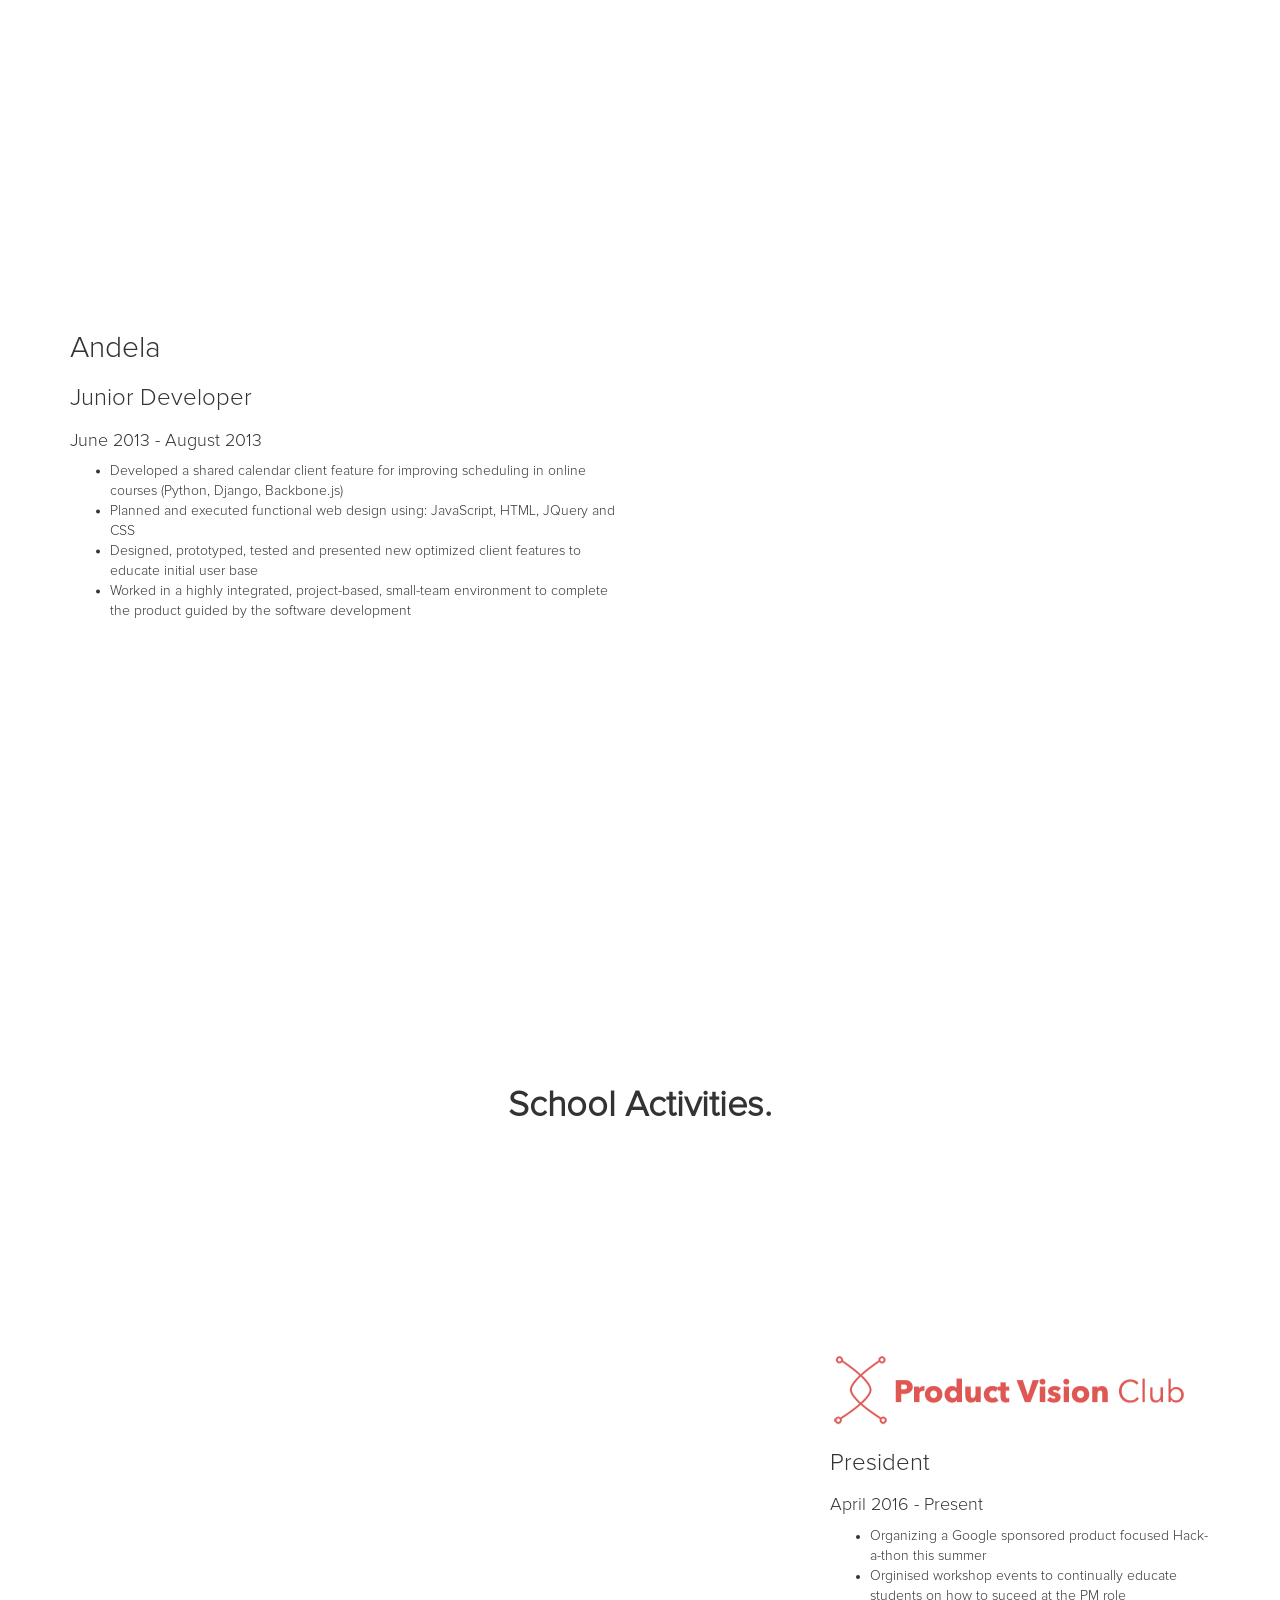
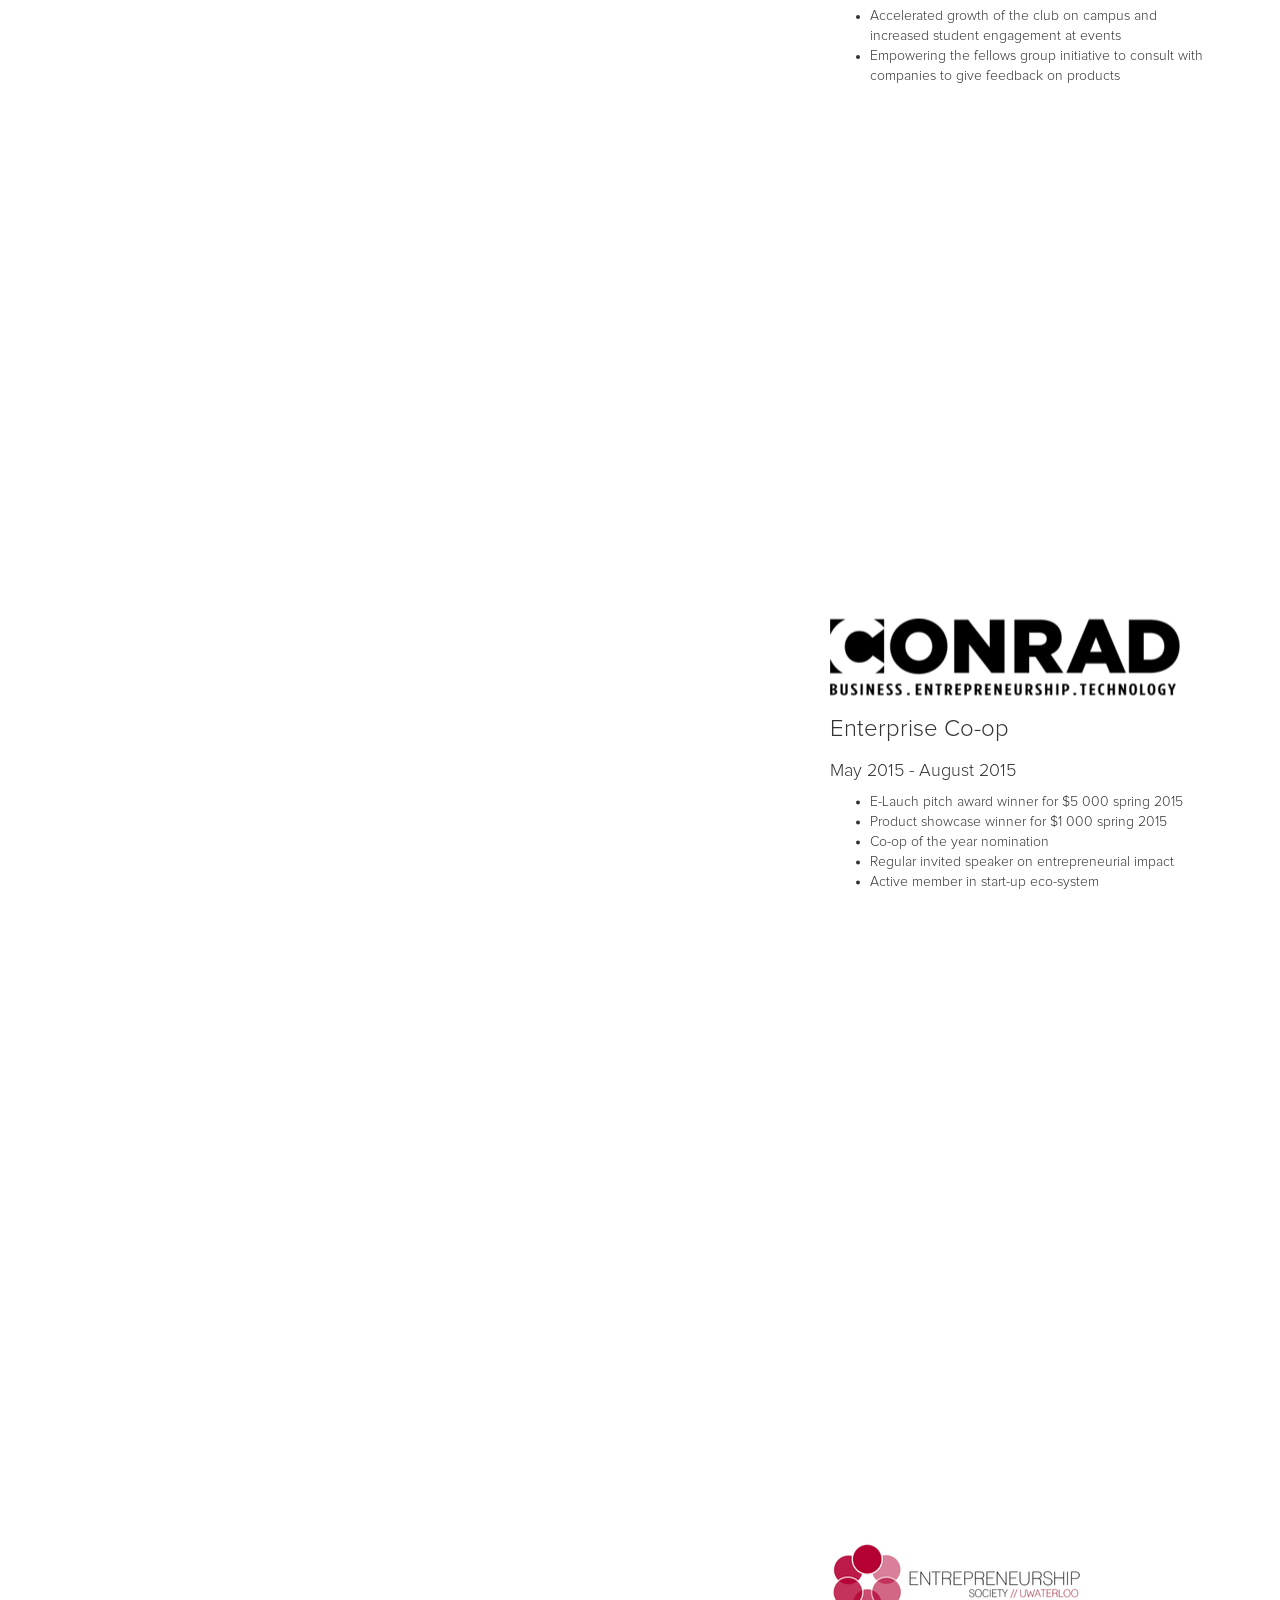
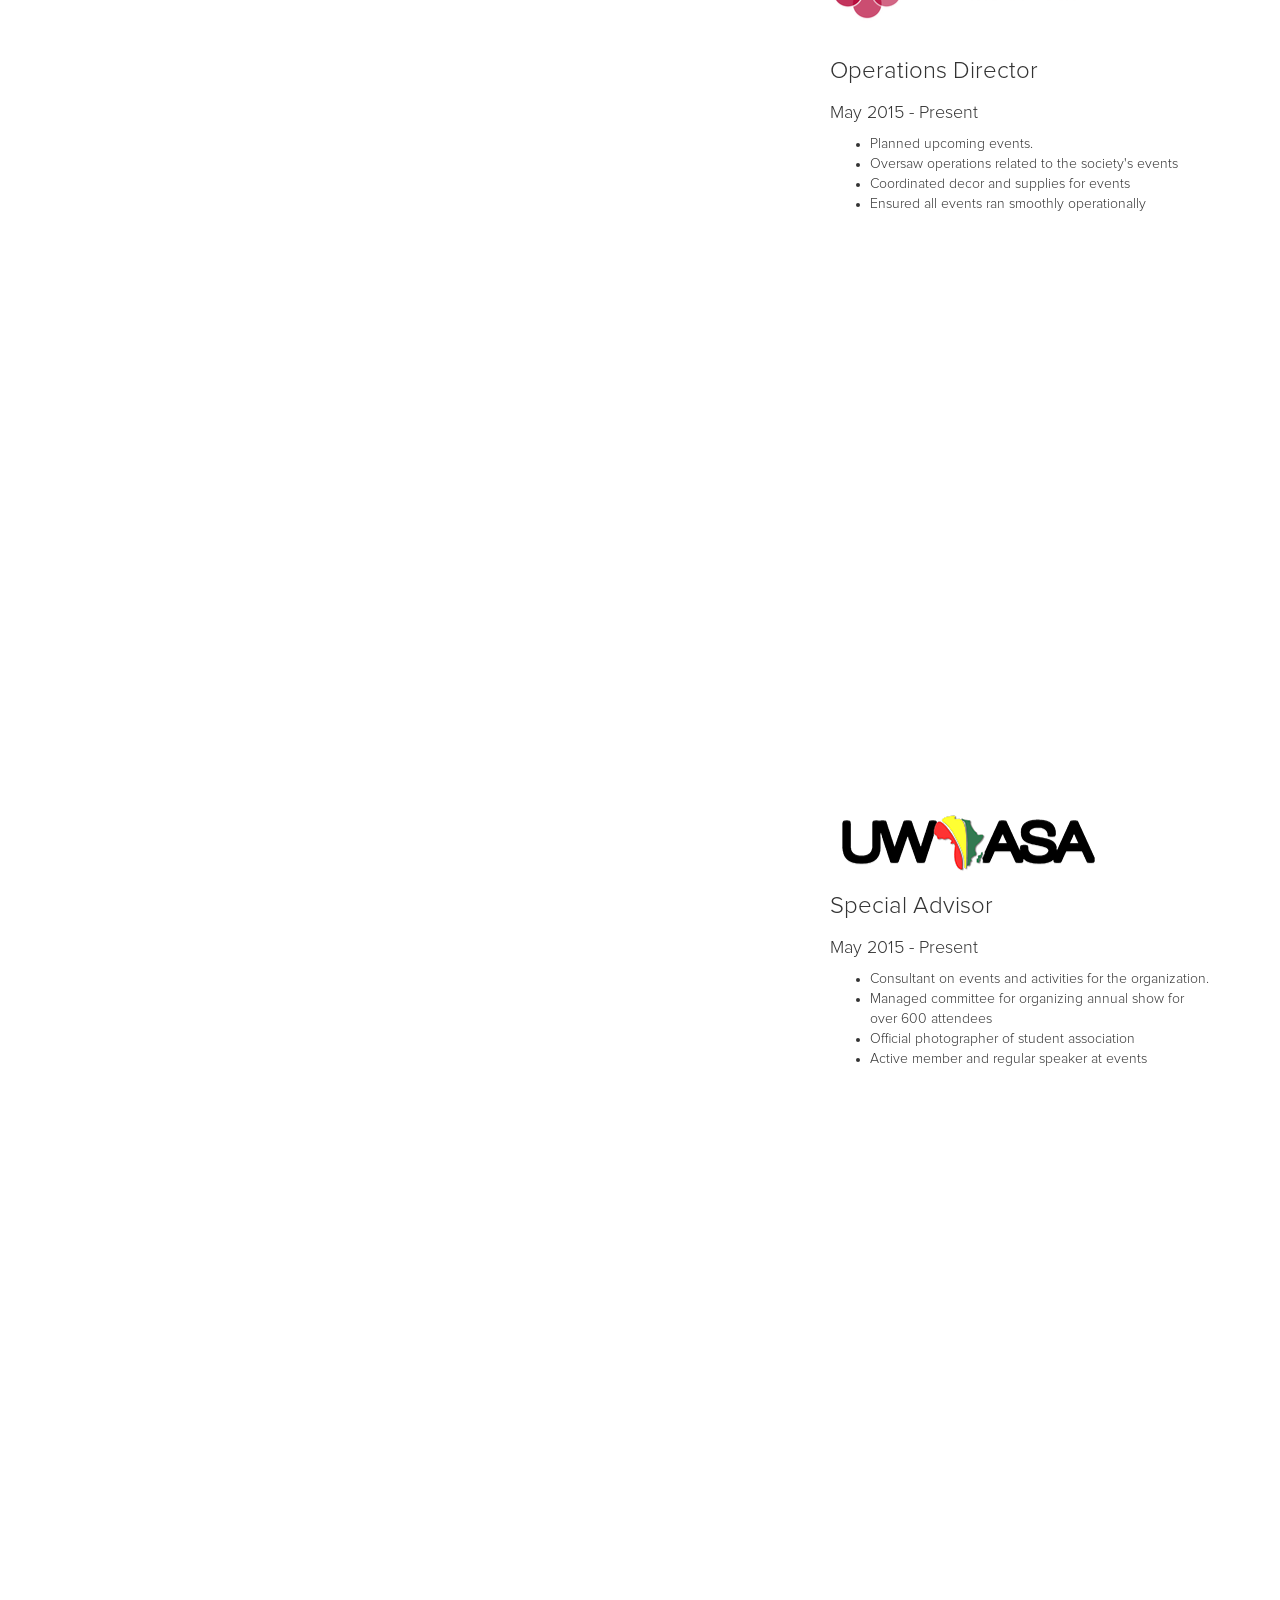
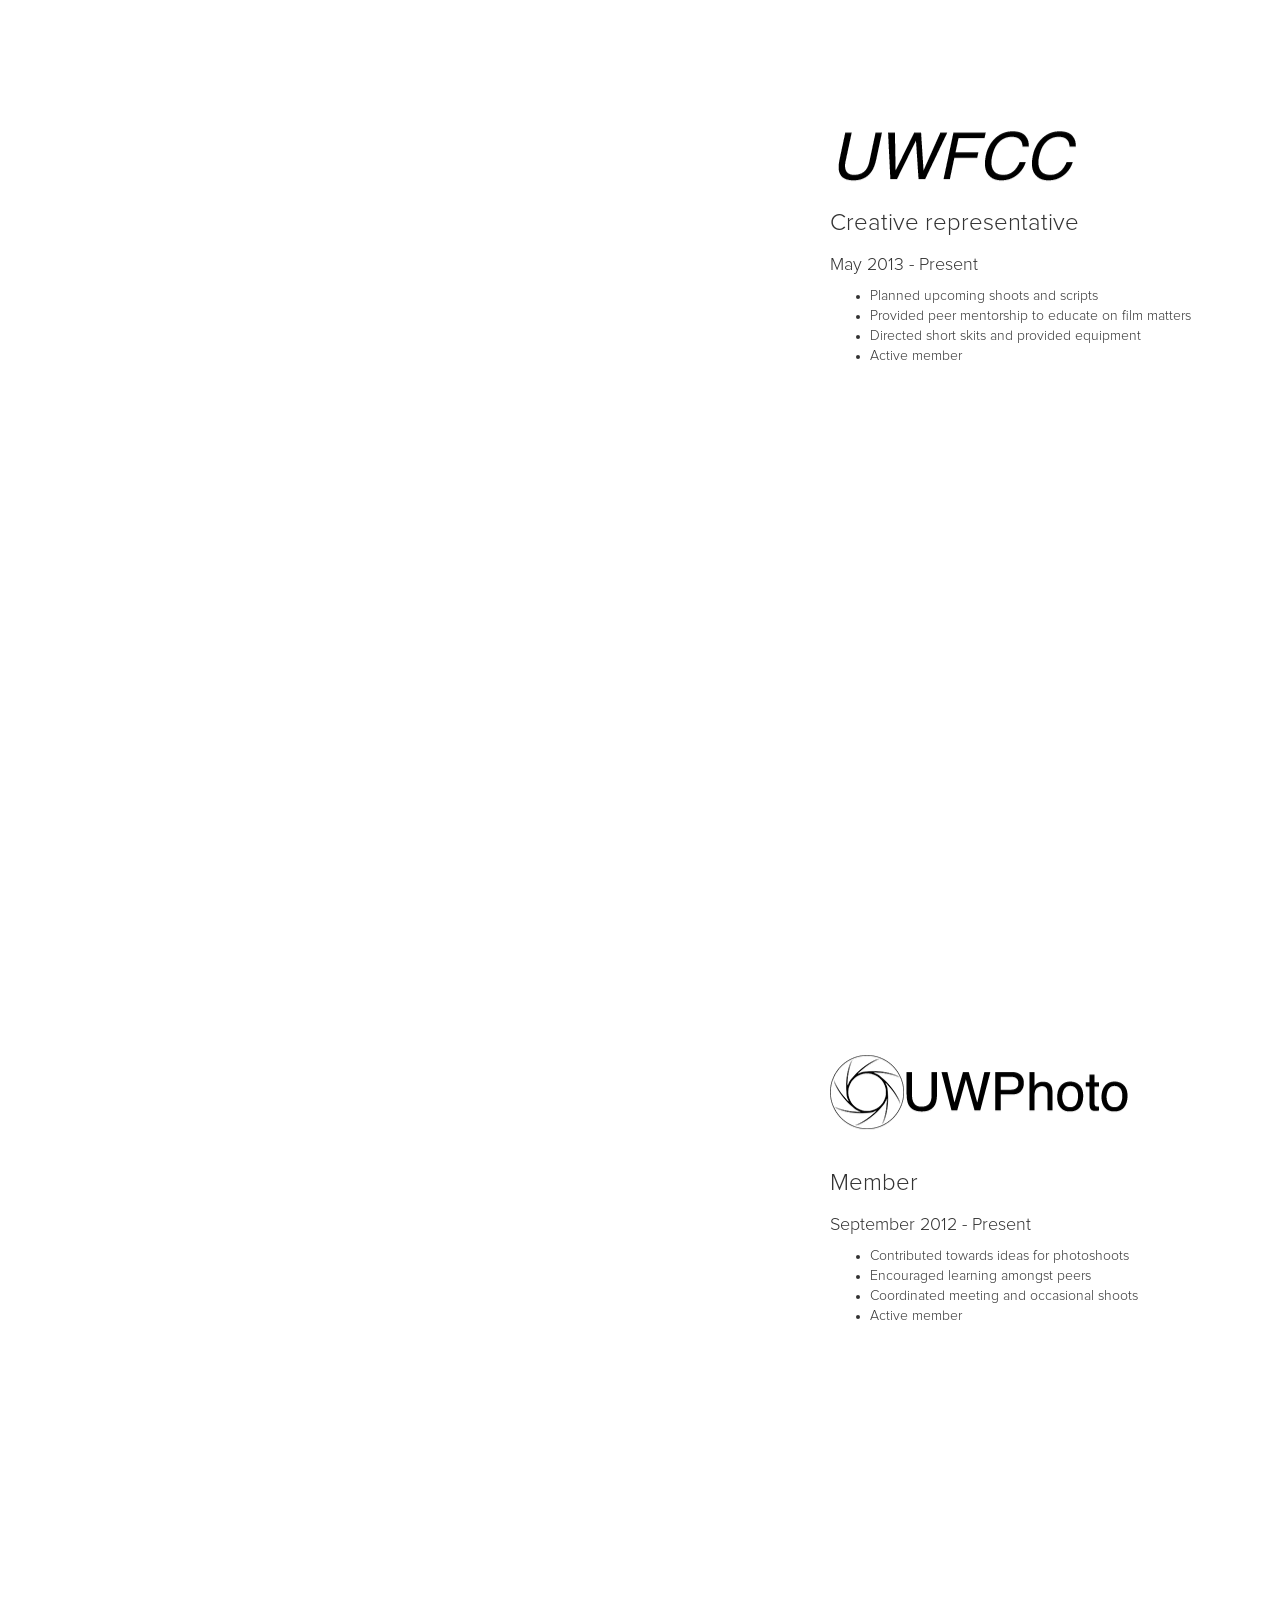
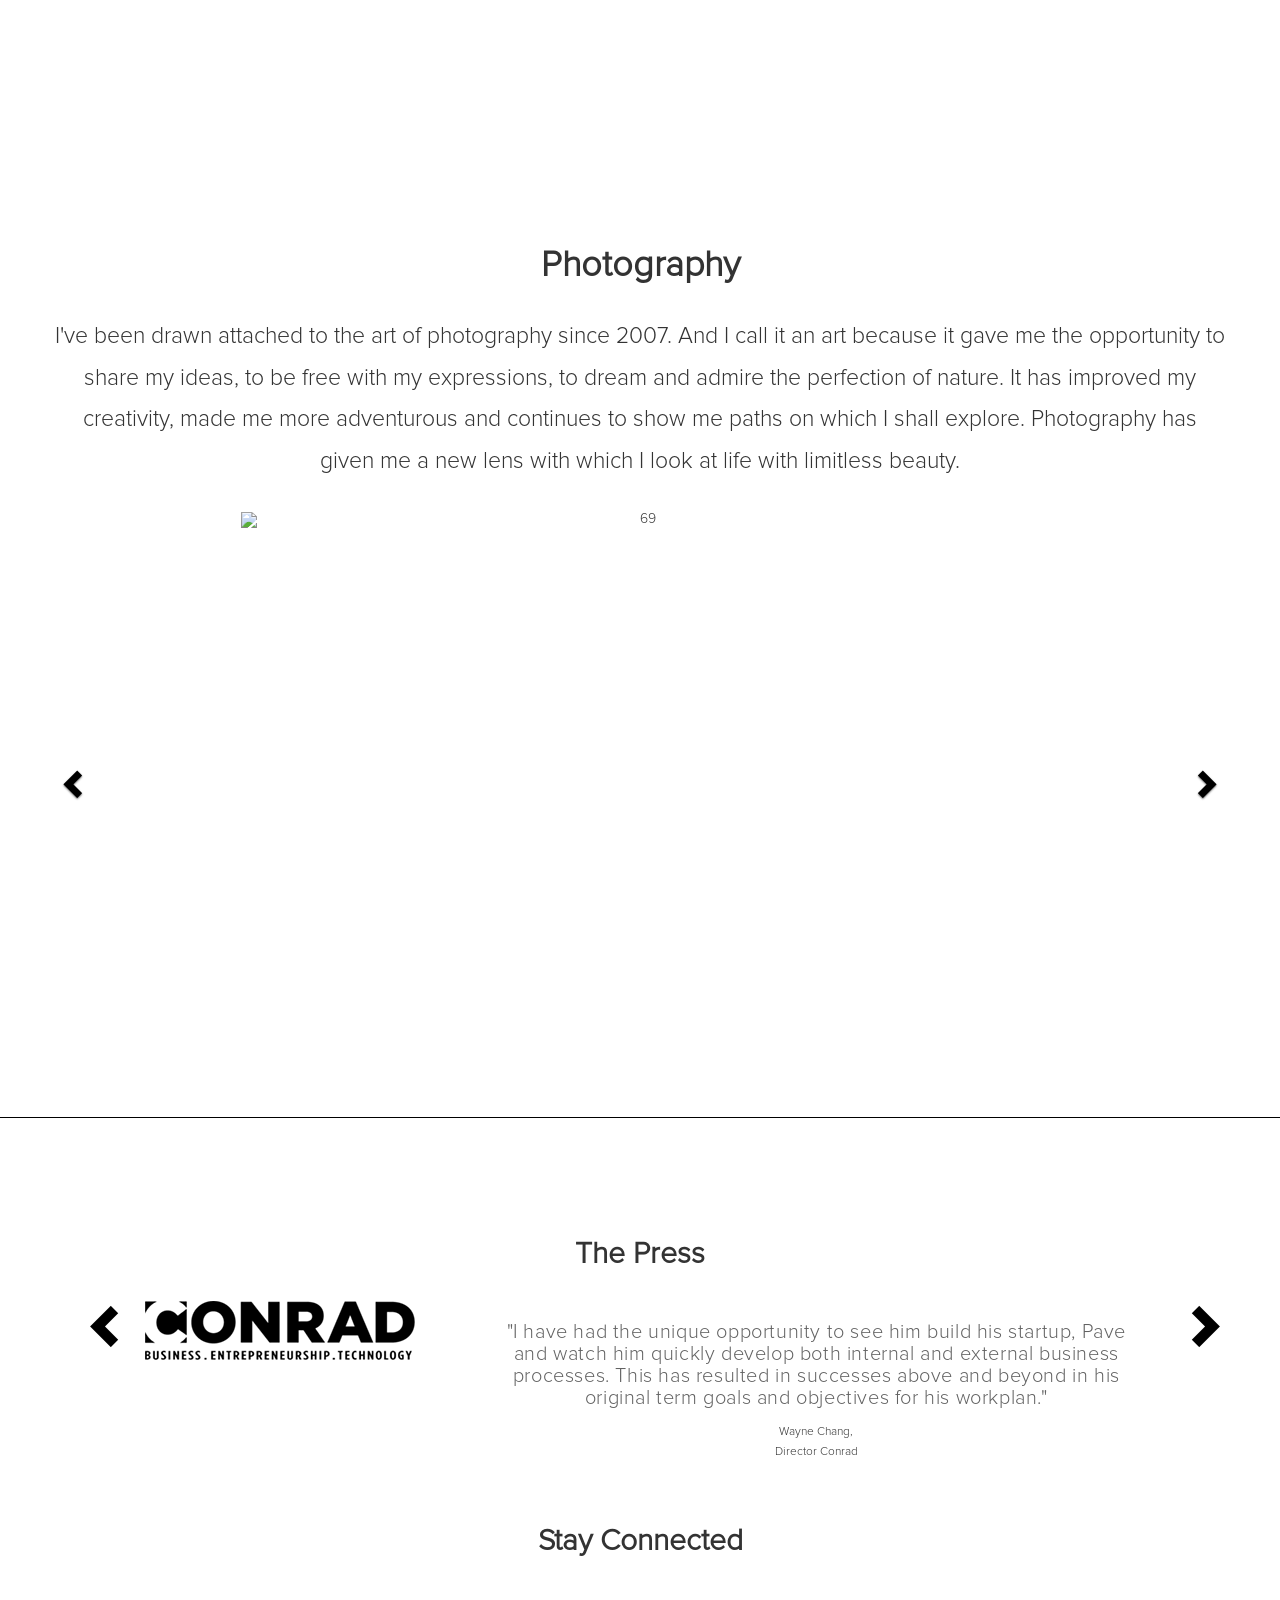
==== commit 39a780c3: "further updates" ====
--- a/index.html
+++ b/index.html
@@ -92,6 +92,36 @@
                 <p class="visit">Tilde is a gesture control, magic wand tool for interacting and controlling other applications accross external devices such as a laptop, desktop or tablet.  </p>
                  <hr width="1" size="500">
                 <a target="_blank" href="http://www.keystack.co/tilde">View Project</a>
+              </div>
+              <!-- <div class="middle col-md-6"><img src="tilde.png" ></div> -->
+            </div>
+    </div>
+  </section>
+
+  <section id="fbsection13">
+     <div class="vcenter info container">
+            <div class=" row">
+              <div class="col-md-6">
+                <h2>Swipe</h2>
+                <h3>Product Designer, UI/UX Concept</h3> <h3 class="duration2">May 2016</h3>
+                <p class="visit">Swipe is an all in one application to manage transactions from all your bank accounts and credit cards. Filter reports by category to see spending habits and save up for specific goals automatically.  </p>
+                 <hr width="1" size="500">
+                <a target="_blank" href="swipe-min.pdf">View Project</a>
+              </div>
+              <!-- <div class="middle col-md-6"><img src="tilde.png" ></div> -->
+            </div>
+    </div>
+  </section>
+
+  <section id="fbsection14">
+     <div class="vcenter info container">
+            <div class=" row">
+              <div class="col-md-6">
+                <h2>Settle Up</h2>
+                <h3>Product Designer, UI/UX Concept</h3> <h3 class="duration2">May 2016</h3>
+                <p class="visit">Settle up is a tool for friends and roommates to track bills and other shared expenses, so that everyone gets paid back.Easily connect your account to the app and request money or pay friends with a few clicks. </p>
+                 <hr width="1" size="500">
+                <a target="_blank" href="Settl-min.pdf">View Project</a>
               </div>
               <!-- <div class="middle col-md-6"><img src="tilde.png" ></div> -->
             </div>
@@ -531,7 +561,7 @@
             </div>
 
             <div class="col-md-3">
-              <a target="_blank" href="4AResumePM.pdf"> 
+              <a target="_blank" href="4AResume.pdf"> 
                 <div class="connect_div" id="github_connect" title="Check out my Resume" style="bottom: 0px;"> </div>
               </a>
             </div>
--- a/style.css
+++ b/style.css
@@ -344,6 +344,24 @@
 }
 
 
+#fbsection13 {
+  /*background-image: url('bookstest.jpg');*/
+ /* background-image: url('3.png');*/
+   background-image: url('mac_swipe.png');
+  background-color: #ffffff;
+  margin: auto;
+  
+}
+
+#fbsection14 {
+  /*background-image: url('bookstest.jpg');*/
+ /* background-image: url('3.png');*/
+   background-image: url('mac_settle_up2.png');
+  background-color: #ffffff;
+  margin: auto;
+  
+}
+
 .info p{
   font-size: 20px;
 }
@@ -455,7 +473,7 @@
   
   text-align: center;
   padding-top: 15%;
-  padding-bottom: 25%;
+  padding-bottom: 15%;
 
   margin-left: 50%;
   /*margin-top: 250px;*/
